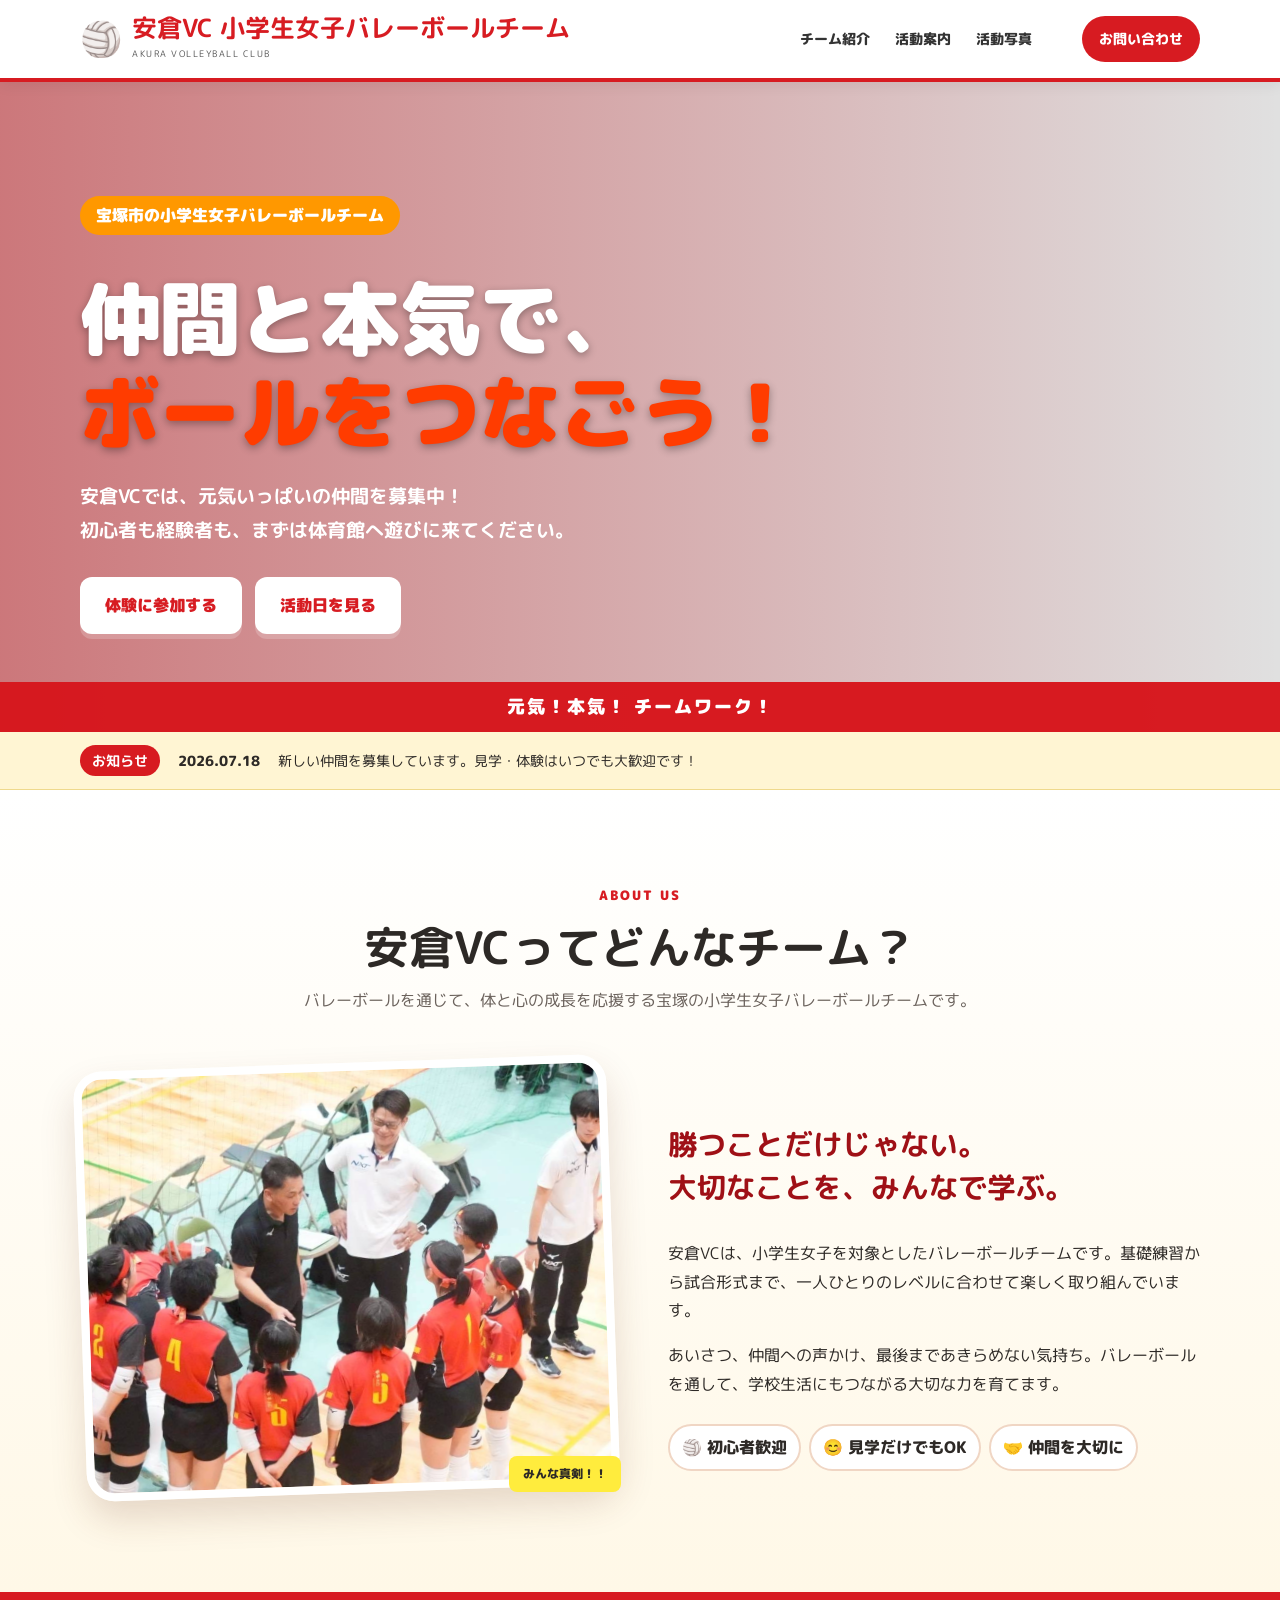
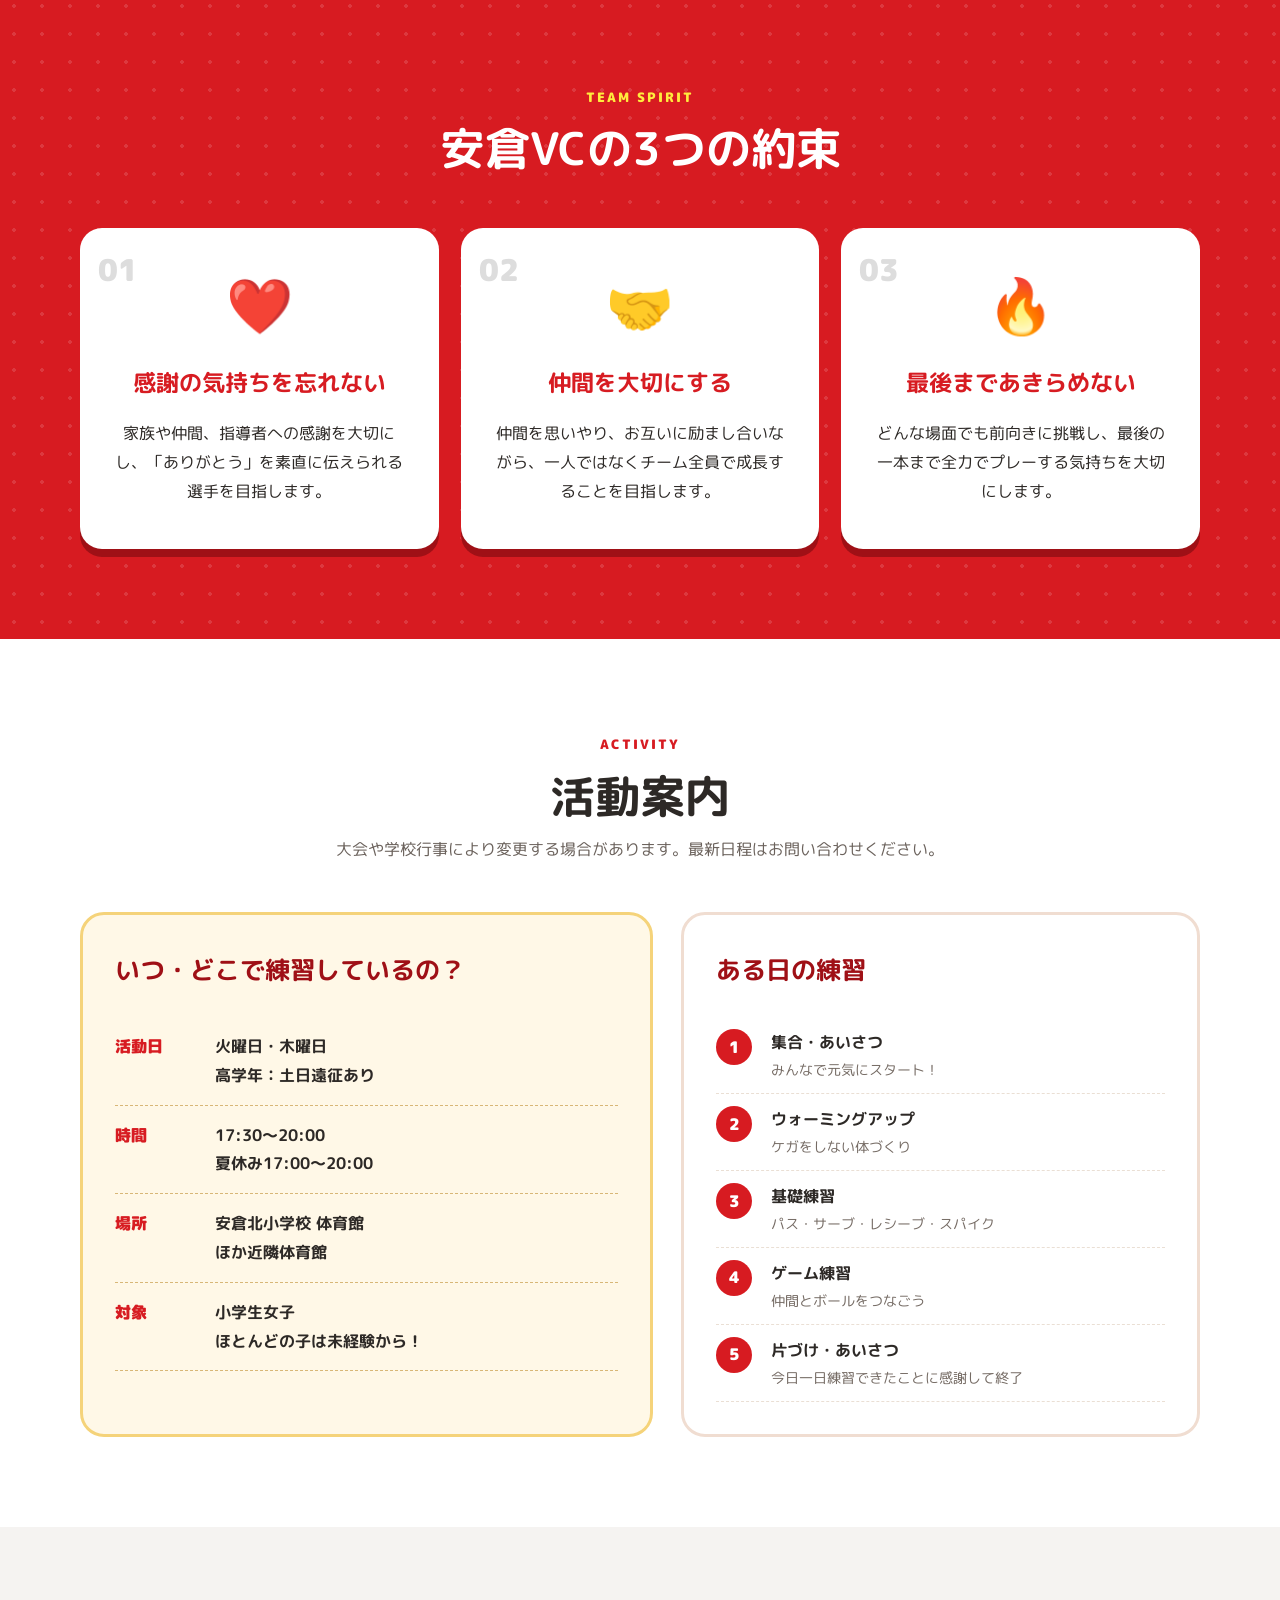
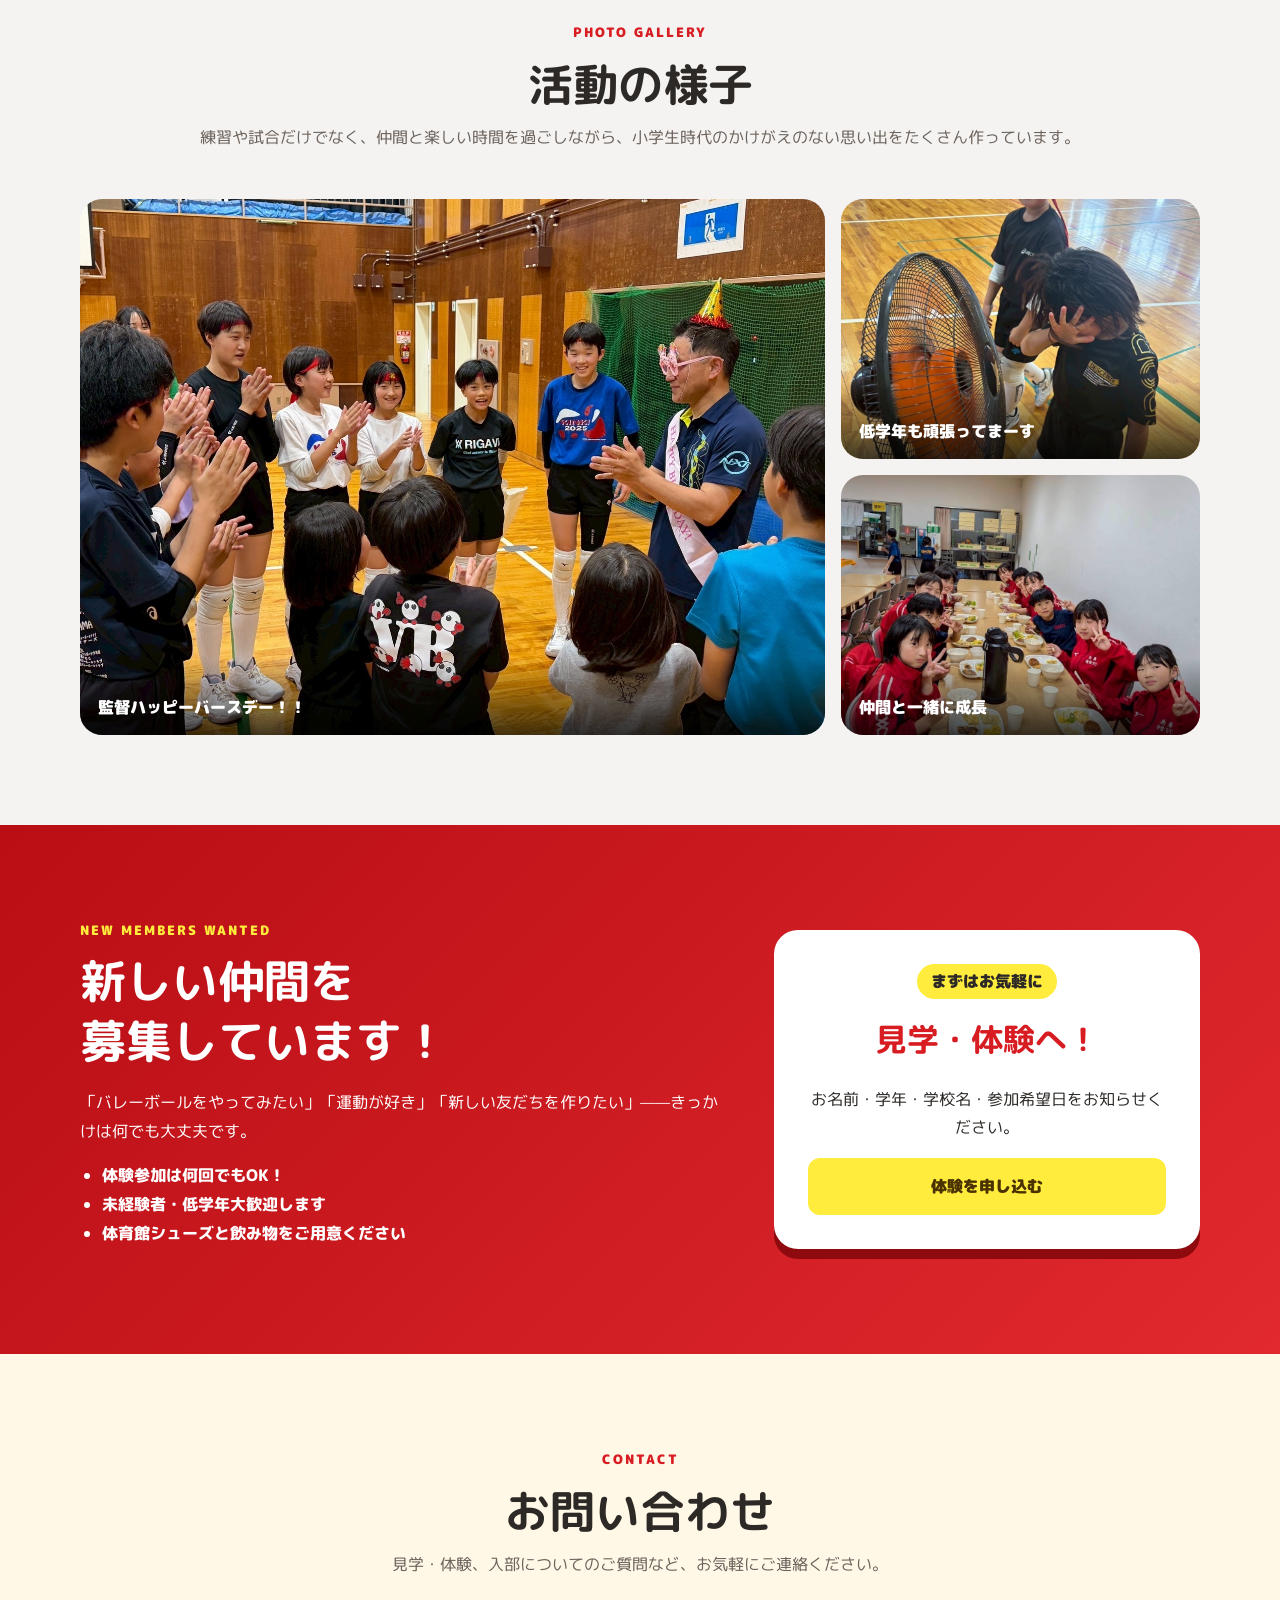
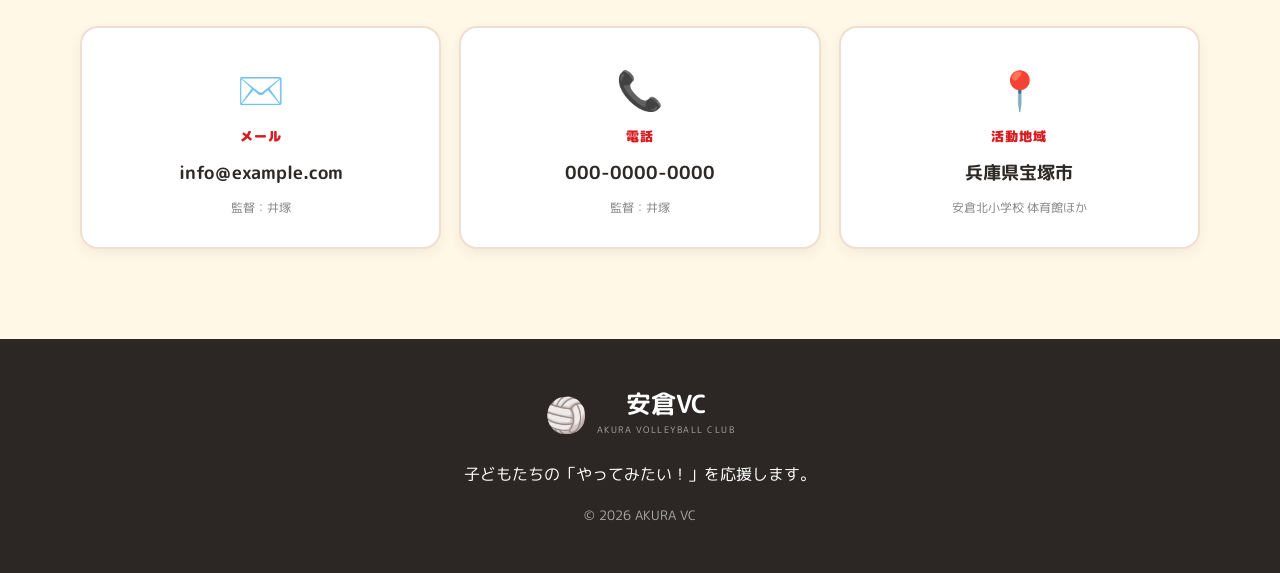
==== index.html @ dd899ab0 "Add files via upload" ====
<!DOCTYPE html>
<html lang="ja">
<head>
  <meta charset="UTF-8">
  <meta name="viewport" content="width=device-width, initial-scale=1.0">
  <meta name="description" content="安倉VCは宝塚市で活動する小学生バレーボールチームです。体験・見学を随時受け付けています。">
  <title>安倉VC｜小学生女子バレーボールチーム</title>
  <link rel="preconnect" href="https://fonts.googleapis.com">
  <link rel="preconnect" href="https://fonts.gstatic.com" crossorigin>
  <link href="https://fonts.googleapis.com/css2?family=M+PLUS+Rounded+1c:wght@400;500;700;800;900&display=swap" rel="stylesheet">
  <link rel="stylesheet" href="style.css">
</head>
<body>
<header class="header" id="top">
  <div class="wrap header-inner">
    <a class="logo" href="#top"><span class="ball">🏐</span><span><b>安倉VC 小学生女子バレーボールチーム</b><small>AKURA VOLLEYBALL CLUB</small></span></a>
    <button class="menu" aria-label="メニューを開く" aria-expanded="false"><span></span><span></span><span></span></button>
    <nav class="nav">
      <a href="#about">チーム紹介</a><a href="#activity">活動案内</a><a href="#gallery">活動写真</a><a href="#join"部員募集</a><a class="nav-btn" href="#contact">お問い合わせ</a>
    </nav>
  </div>
</header>

<main>
<section class="hero">
  <div class="hero-photo"></div><div class="hero-mask"></div>
  <div class="wrap hero-content">
    <p class="hero-label">宝塚市の小学生女子バレーボールチーム</p>
    <h1>仲間と本気で、<br><em>ボールをつなごう！</em></h1>
    <p>安倉VCでは、元気いっぱいの仲間を募集中！<br>初心者も経験者も、まずは体育館へ遊びに来てください。</p>
    <div class="hero-buttons"><a class="btn white" href="#join">体験に参加する</a><a class="btn white" href="#activity">活動日を見る</a></div>
  </div>
  <div class="cheer">元気！本気！ チームワーク！</div>
</section>

<section class="news"><div class="wrap news-inner"><b>お知らせ</b><time>2026.07.18</time><span>新しい仲間を募集しています。見学・体験はいつでも大歓迎です！</span></div></section>

<section class="section intro" id="about">
  <div class="wrap">
    <div class="heading"><span>ABOUT US</span><h2>安倉VCってどんなチーム？</h2><p>バレーボールを通じて、体と心の成長を応援する宝塚の小学生女子バレーボールチームです。</p></div>
    <div class="intro-grid">
      <div class="intro-photo"><img src="./images/IMG_8143.JPG" alt="バレーボールの練習風景"><span>みんな真剣！！</span></div>
      <div class="intro-text">
        <h3>勝つことだけじゃない。<br>大切なことを、みんなで学ぶ。</h3>
        <p>安倉VCは、小学生女子を対象としたバレーボールチームです。基礎練習から試合形式まで、一人ひとりのレベルに合わせて楽しく取り組んでいます。</p>
        <p>あいさつ、仲間への声かけ、最後まであきらめない気持ち。バレーボールを通して、学校生活にもつながる大切な力を育てます。</p>
        <div class="points"><span>🏐 初心者歓迎</span><span>😊 見学だけでもOK</span><span>🤝 仲間を大切に</span></div>
      </div>
    </div>
  </div>
</section>

<section class="section promise">
  <div class="wrap"><div class="heading light"><span>TEAM SPIRIT</span><h2>安倉VCの3つの約束</h2></div>
    <div class="card-grid">
      <article><div>01</div><span>❤️</span><h3>感謝の気持ちを忘れない</h3><p>家族や仲間、指導者への感謝を大切にし、「ありがとう」を素直に伝えられる選手を目指します。</p></article>
      <article><div>02</div><span>🤝</span><h3>仲間を大切にする</h3><p>仲間を思いやり、お互いに励まし合いながら、一人ではなくチーム全員で成長することを目指します。</p></article>
      <article><div>03</div><span>🔥</span><h3>最後まであきらめない</h3><p>どんな場面でも前向きに挑戦し、最後の一本まで全力でプレーする気持ちを大切にします。</p></article>
    </div>
  </div>
</section>

<section class="section activity" id="activity">
  <div class="wrap"><div class="heading"><span>ACTIVITY</span><h2>活動案内</h2><p>大会や学校行事により変更する場合があります。最新日程はお問い合わせください。</p></div>
    <div class="activity-grid">
      <div class="schedule"><h3>いつ・どこで練習しているの？</h3><dl><div><dt>活動日</dt><dd>火曜日・木曜日<br>高学年：土日遠征あり</dd></div><div><dt>時間</dt><dd>17:30〜20:00<br>夏休み17:00〜20:00</dd></div><div><dt>場所</dt><dd>安倉北小学校 体育館<br>ほか近隣体育館</dd></div><div><dt>対象</dt><dd>小学生女子<br>ほとんどの子は未経験から！</dd></div></dl></div>
      <div class="day"><h3>ある日の練習</h3><ol><li><b>集合・あいさつ</b><span>みんなで元気にスタート！</span></li><li><b>ウォーミングアップ</b><span>ケガをしない体づくり</span></li><li><b>基礎練習</b><span>パス・サーブ・レシーブ・スパイク</span></li><li><b>ゲーム練習</b><span>仲間とボールをつなごう</span></li><li><b>片づけ・あいさつ</b><span>今日一日練習できたことに感謝して終了</span></li></ol></div>
    </div>
  </div>
</section>

<section class="section gallery" id="gallery"><div class="wrap"><div class="heading"><span>PHOTO GALLERY</span><h2>活動の様子</h2><p>練習や試合だけでなく、仲間と楽しい時間を過ごしながら、小学生時代のかけがえのない思い出をたくさん作っています。</p></div>
  <div class="photos"><figure class="wide"><img src="./images/IMG_8146.JPG" alt="バレーボール"><figcaption>監督ハッピーバースデー！！</figcaption></figure><figure><img src="./images/IMG_8149.JPG" alt="試合"><figcaption>低学年も頑張ってまーす</figcaption></figure><figure><img src="./images/IMG_8145.JPG" alt="チーム"><figcaption>仲間と一緒に成長</figcaption></figure></div>
</div></section>

<section class="section join" id="join"><div class="wrap join-box"><div><span class="small-title">NEW MEMBERS WANTED</span><h2>新しい仲間を<br>募集しています！</h2><p>「バレーボールをやってみたい」「運動が好き」「新しい友だちを作りたい」——きっかけは何でも大丈夫です。</p><ul><li>体験参加は何回でもOK！</li><li>未経験者・低学年大歓迎します</li><li>体育館シューズと飲み物をご用意ください</li></ul></div><div class="trial"><span>まずはお気軽に</span><h3>見学・体験へ！</h3><p>お名前・学年・学校名・参加希望日をお知らせください。</p><a class="btn primary full" href="#contact" >体験を申し込む</a></div></div></section>

<section class="section contact" id="contact"><div class="wrap"><div class="heading"><span>CONTACT</span><h2>お問い合わせ</h2><p>見学・体験、入部についてのご質問など、お気軽にご連絡ください。</p></div><div class="contact-grid"><a href="mailto:info@example.com"><span>✉️</span><small>メール</small><b>info＠example.com</b><em>監督：井塚</em></a><a href="tel:000-0000-0000"><span>📞</span><small>電話</small><b>000-0000-0000</b><em>監督：井塚</em></a><div><span>📍</span><small>活動地域</small><b>兵庫県宝塚市</b><em>安倉北小学校 体育館ほか</em></div></div></div></section>
</main>

<footer><div class="wrap footer-inner"><div class="logo foot"><span class="ball">🏐</span><span><b>安倉VC</b><small>AKURA VOLLEYBALL CLUB</small></span></div><p>子どもたちの「やってみたい！」を応援します。</p><small>© <span id="year"></span> AKURA VC</small></div></footer>
<script src="script.js"></script>
</body></html>
---- style.css ----
:root{--red:#d7191ffc;--deep:#9f1016;--yellow:hsl(54, 100%, 62%);--cream:#fff8e7;--ink:#2d2926;--line:#eadfd4}*{box-sizing:border-box}html{scroll-behavior:smooth}body{margin:0;font-family:'M PLUS Rounded 1c',sans-serif;color:var(--ink);background:#fff;line-height:1.8}.wrap{width:min(1120px,calc(100% - 36px));margin:auto}.header{position:sticky;top:0;z-index:20;background:rgba(255,255,255,.96);border-bottom:4px solid var(--red);box-shadow:0 3px 14px #0001}.header-inner{height:78px;display:flex;align-items:center;justify-content:space-between}.logo{display:flex;align-items:center;gap:10px;color:var(--red);text-decoration:none}.logo .ball{font-size:34px}.logo b{display:block;font-size:25px;line-height:1}.logo small{display:block;font-size:9px;letter-spacing:1.5px;color:#555;margin-top:6px}.nav{display:flex;gap:25px;align-items:center}.nav a{color:#333;text-decoration:none;font-weight:800;font-size:14px}.nav a:hover{color:var(--red)}.nav-btn{background:var(--red);color:#fff!important;padding:10px 17px;border-radius:30px}.menu{display:none;background:none;border:0}.hero{height:650px;position:relative;display:flex;align-items:center;overflow:hidden;color:#fff}.hero-photo{position:absolute;inset:0;background:url('./images/IMG_8140.JPG') center 42%/cover}.hero-mask{position:absolute;inset:0;background:linear-gradient(90deg,rgba(118,5,10,.9),rgba(162,8,14,.55) 0%,rgba(0,0,0,.12))}.hero-content{position:relative;z-index:2}.hero-label{display:inline-block;background:var(--yellow);color:#fcfcfc;font-weight:900;padding:5px 16px;border-radius:30px}.hero h1{font-size:clamp(45px,7vw,80px);line-height:1.18;margin:20px 0 16px;font-weight:900;text-shadow:0 3px 8px #0005}.hero h1 em{font-style:normal;color:var(--yellow)}.hero-content>p:not(.hero-label){font-size:19px;font-weight:700}.hero-buttons{display:flex;gap:13px;margin-top:30px}.btn{display:inline-block;text-decoration:none;font-weight:900;padding:14px 25px;border-radius:12px;box-shadow:0 5px 0 rgba(250, 250, 250, 0.2);transition:.2s}.btn:hover{transform:translateY(2px);box-shadow:0 3px 0 rgba(0,0,0,.2)}.primary{background:var(--yellow);color:#493100}.white{background:#fff;color:var(--red)}.cheer{position:absolute;z-index:3;bottom:0;left:0;right:0;text-align:center;background:var(--red);padding:9px;font-size:18px;font-weight:900;letter-spacing:2px}.news{background:#fff5d3;border-bottom:1px solid #efd98c}.news-inner{display:flex;align-items:center;gap:18px;padding:13px 0;font-size:14px}.news b{background:var(--red);color:#fff;padding:3px 12px;border-radius:30px}.news time{font-weight:800}.section{padding:90px 0}.heading{text-align:center;margin-bottom:48px}.heading>span,.small-title{color:var(--red);font-weight:900;letter-spacing:2px;font-size:13px}.heading h2{font-size:clamp(30px,4vw,45px);line-height:1.4;margin:7px 0}.heading p{margin:0;color:#6b625c}.intro{background:linear-gradient(180deg,#fff,var(--cream))}.intro-grid{display:grid;grid-template-columns:1fr 1fr;gap:55px;align-items:center}.intro-photo{position:relative}.intro-photo img{width:100%;height:430px;object-fit:cover;border-radius:28px;border:8px solid #fff;box-shadow:0 18px 35px #6b351b2b;transform:rotate(-2deg)}.intro-photo span{position:absolute;right:-8px;bottom:10px;background:var(--yellow);padding:7px 14px;border-radius:8px;font-weight:800;font-size:12px}.intro-text h3{font-size:29px;line-height:1.5;color:var(--deep)}.points{display:flex;flex-wrap:wrap;gap:8px;margin-top:25px}.points span{background:#fff;border:2px solid #f0d6c4;border-radius:30px;padding:7px 12px;font-weight:800}.promise{background:var(--red);position:relative}.promise:before{content:'';position:absolute;inset:0;background-image:radial-gradient(#fff2 2px,transparent 2px);background-size:28px 28px}.promise .wrap{position:relative}.heading.light{color:#fff}.heading.light>span{color:var(--yellow)}.card-grid{display:grid;grid-template-columns:repeat(3,1fr);gap:22px}.card-grid article{background:#fff;border-radius:22px;padding:28px;text-align:center;position:relative;box-shadow:0 8px 0 var(--deep)}.card-grid article>div{position:absolute;top:15px;left:18px;color:#ddd;font-weight:900;font-size:30px}.card-grid article>span{font-size:54px}.card-grid h3{font-size:23px;color:var(--red);margin:8px}.activity{background:#fff}.activity-grid{display:grid;grid-template-columns:1.05fr .95fr;gap:28px}.schedule,.day{border-radius:24px;padding:32px;background:var(--cream);border:3px solid #f5d37a}.schedule h3,.day h3{font-size:25px;margin-top:0;color:var(--deep)}.schedule dl{margin:0}.schedule dl div{display:grid;grid-template-columns:100px 1fr;padding:15px 0;border-bottom:1px dashed #d8b777}.schedule dt{font-weight:900;color:var(--red)}.schedule dd{margin:0;font-weight:700}.day{background:#fff;border-color:#f0ddd1}.day ol{list-style:none;padding:0;margin:0;counter-reset:item}.day li{position:relative;padding:11px 0 11px 55px;border-bottom:1px dashed var(--line)}.day li:before{counter-increment:item;content:counter(item);position:absolute;left:0;top:12px;width:36px;height:36px;border-radius:50%;display:grid;place-items:center;background:var(--red);color:#fff;font-weight:900}.day b,.day span{display:block}.day span{font-size:14px;color:#756b64}.gallery{background:#f5f3f1}.photos{display:grid;grid-template-columns:1.35fr .65fr;grid-template-rows:260px 260px;gap:16px}.photos figure{margin:0;position:relative;overflow:hidden;border-radius:22px}.photos .wide{grid-row:1/3}.photos img{width:100%;height:100%;object-fit:cover;transition:.4s}.photos figure:hover img{transform:scale(1.04)}.photos figcaption{position:absolute;bottom:0;left:0;right:0;padding:35px 18px 14px;background:linear-gradient(transparent,#000b);color:#fff;font-weight:900}.join{background:linear-gradient(135deg,#b80e14,#e1292f);color:#fff}.join-box{display:grid;grid-template-columns:1.2fr .8fr;gap:55px;align-items:center}.join .small-title{color:var(--yellow)}.join h2{font-size:46px;line-height:1.3;margin:8px 0}.join ul{padding-left:22px;font-weight:800}.trial{background:#fff;color:var(--ink);padding:34px;border-radius:24px;text-align:center;box-shadow:0 10px 0 #8e0a0f}.trial>span{display:inline-block;background:var(--yellow);padding:3px 14px;border-radius:20px;font-weight:900}.trial h3{font-size:32px;color:var(--red);margin:12px}.full{display:block}.contact{background:var(--cream)}.contact-grid{display:grid;grid-template-columns:repeat(3,1fr);gap:18px}.contact-grid>a,.contact-grid>div{background:#fff;text-align:center;padding:28px 18px;border-radius:18px;border:2px solid #f0ded2;text-decoration:none;color:var(--ink);box-shadow:0 5px 12px #6b351b12}.contact-grid span{display:block;font-size:38px}.contact-grid small,.contact-grid b,.contact-grid em{display:block}.contact-grid small{color:var(--red);font-weight:900;letter-spacing:1px}.contact-grid b{font-size:18px;margin:8px 0}.contact-grid em{font-size:12px;font-style:normal;color:#888}footer{background:#2c2725;color:#fff;padding:45px 0;text-align:center}.footer-inner{display:flex;flex-direction:column;align-items:center;gap:8px}.foot b{color:#fff}.foot small{color:#aaa}footer p{margin:7px 0}footer>.wrap>small{color:#aaa}@media(max-width:800px){.header-inner{height:68px}.nav{display:none;position:absolute;left:0;right:0;top:68px;background:#fff;padding:18px;flex-direction:column;box-shadow:0 10px 20px #0002}.nav.open{display:flex}.menu{display:block;width:42px}.menu span{display:block;height:3px;background:var(--red);margin:6px}.hero{height:620px}.hero-mask{background:rgba(126,5,10,.72)}.hero-label{font-size:12px}.hero-content>p:not(.hero-label){font-size:16px}.hero-buttons{flex-direction:column;align-items:flex-start}.section{padding:65px 0}.intro-grid,.activity-grid,.join-box{grid-template-columns:1fr}.intro-photo img{height:310px}.card-grid{grid-template-columns:1fr}.photos{display:grid;grid-template-columns:1fr;grid-template-rows:300px 220px 220px}.photos .wide{grid-row:auto}.contact-grid{grid-template-columns:1fr}.join h2{font-size:36px}.news-inner{align-items:flex-start;flex-wrap:wrap;gap:7px 12px}.news-inner span{width:100%}.logo b{font-size:21px}}
.hero h1 em {
    color: #ff3c00;
}
.hero-label {
    background: #ff9800;
    color: #ffffff;
}

@media (max-width: 768px) {
    .hero-photo {
        background-position: 80% 42%;
    }
}

@media (max-width: 768px) {
    .hero-mask {
        background: linear-gradient(
            90deg,
            rgba(118,5,10,.75) 0%,
            rgba(118,5,10,.55) 50%,
            rgba(118,5,10,.20) 70%
        );
    }
}
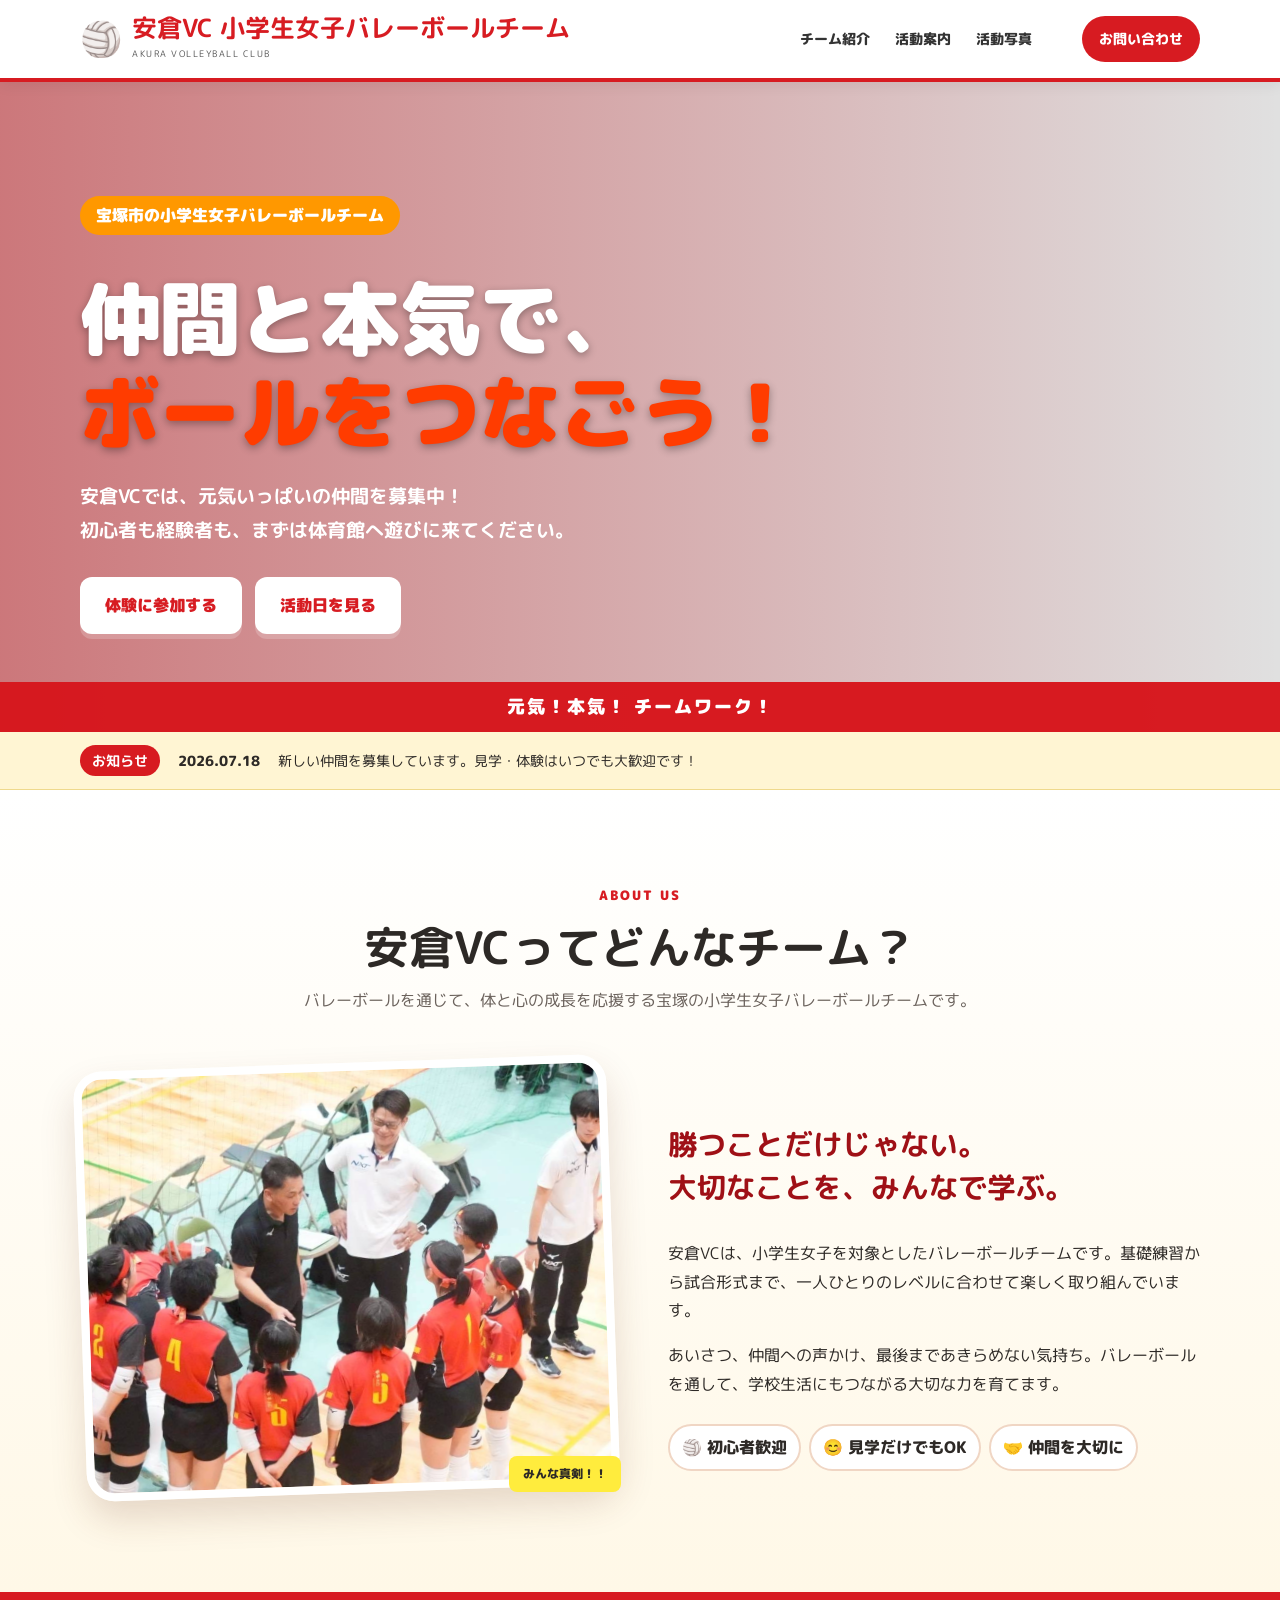
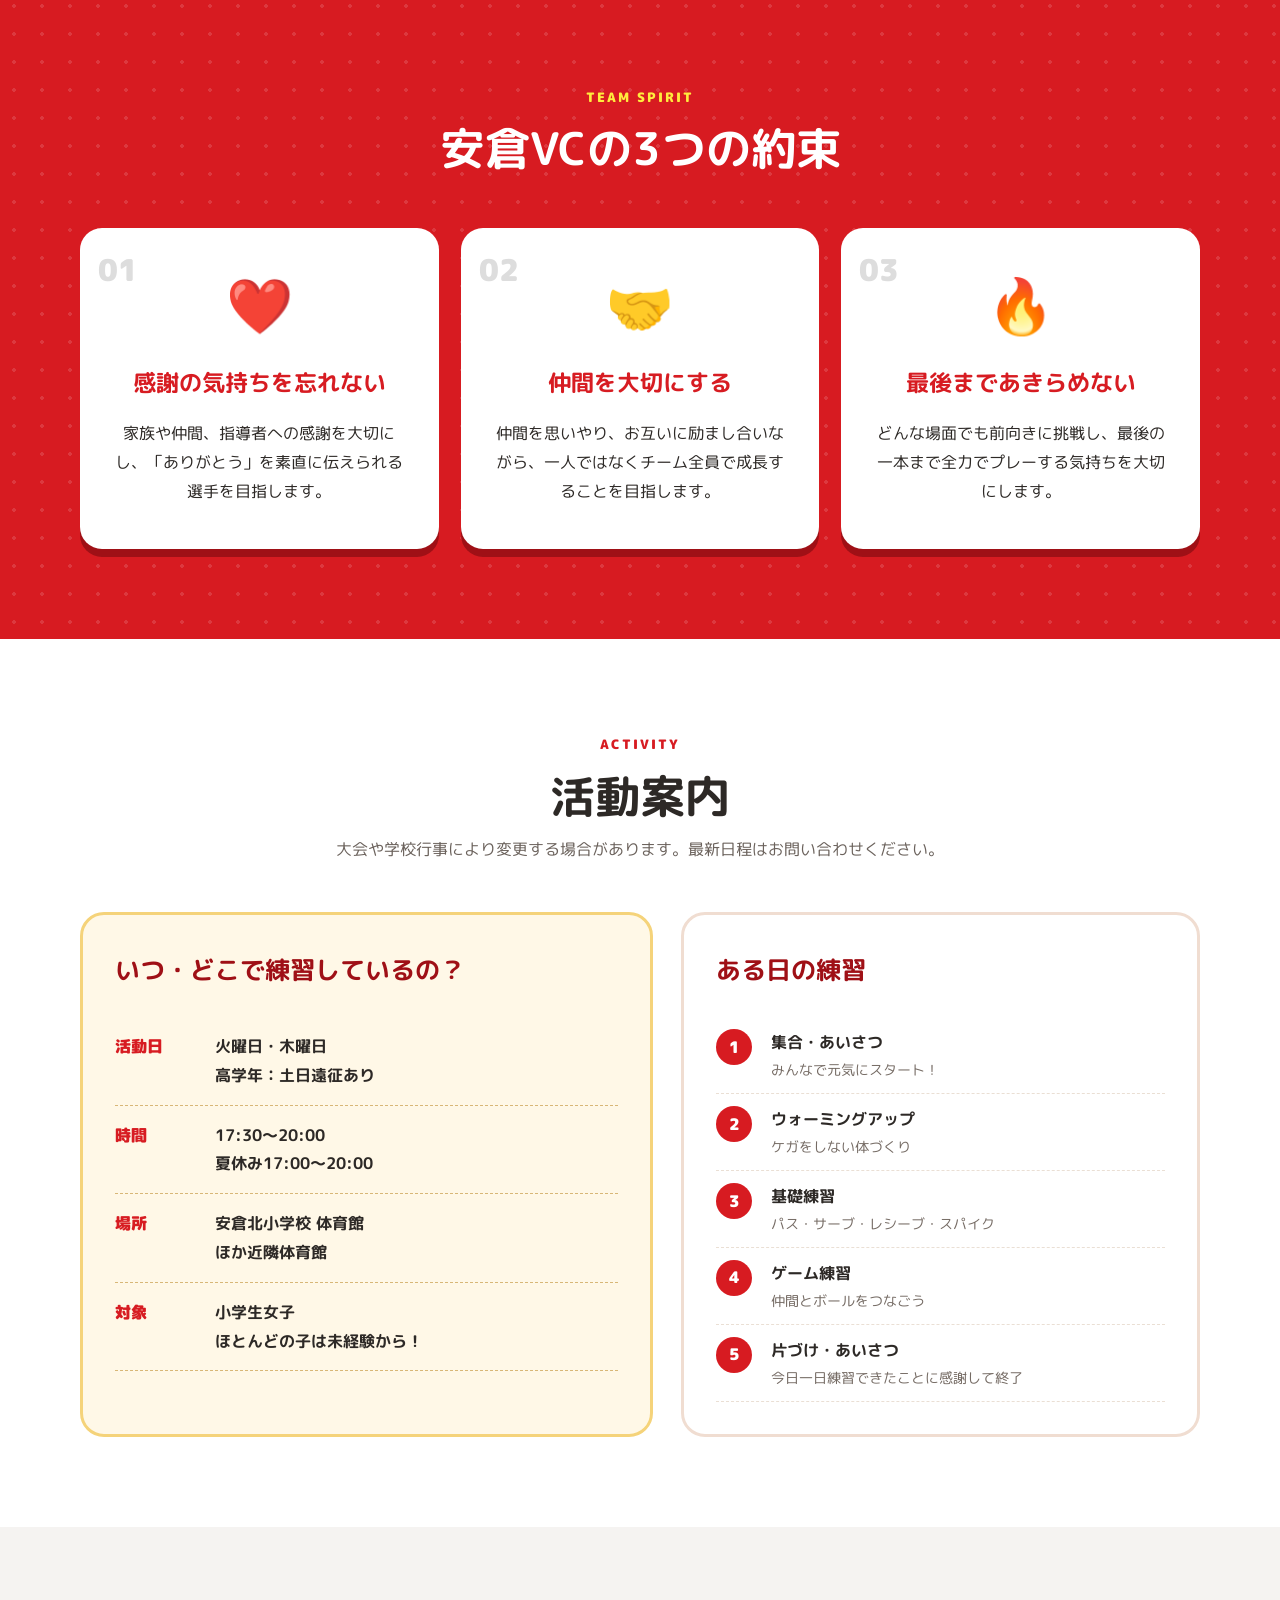
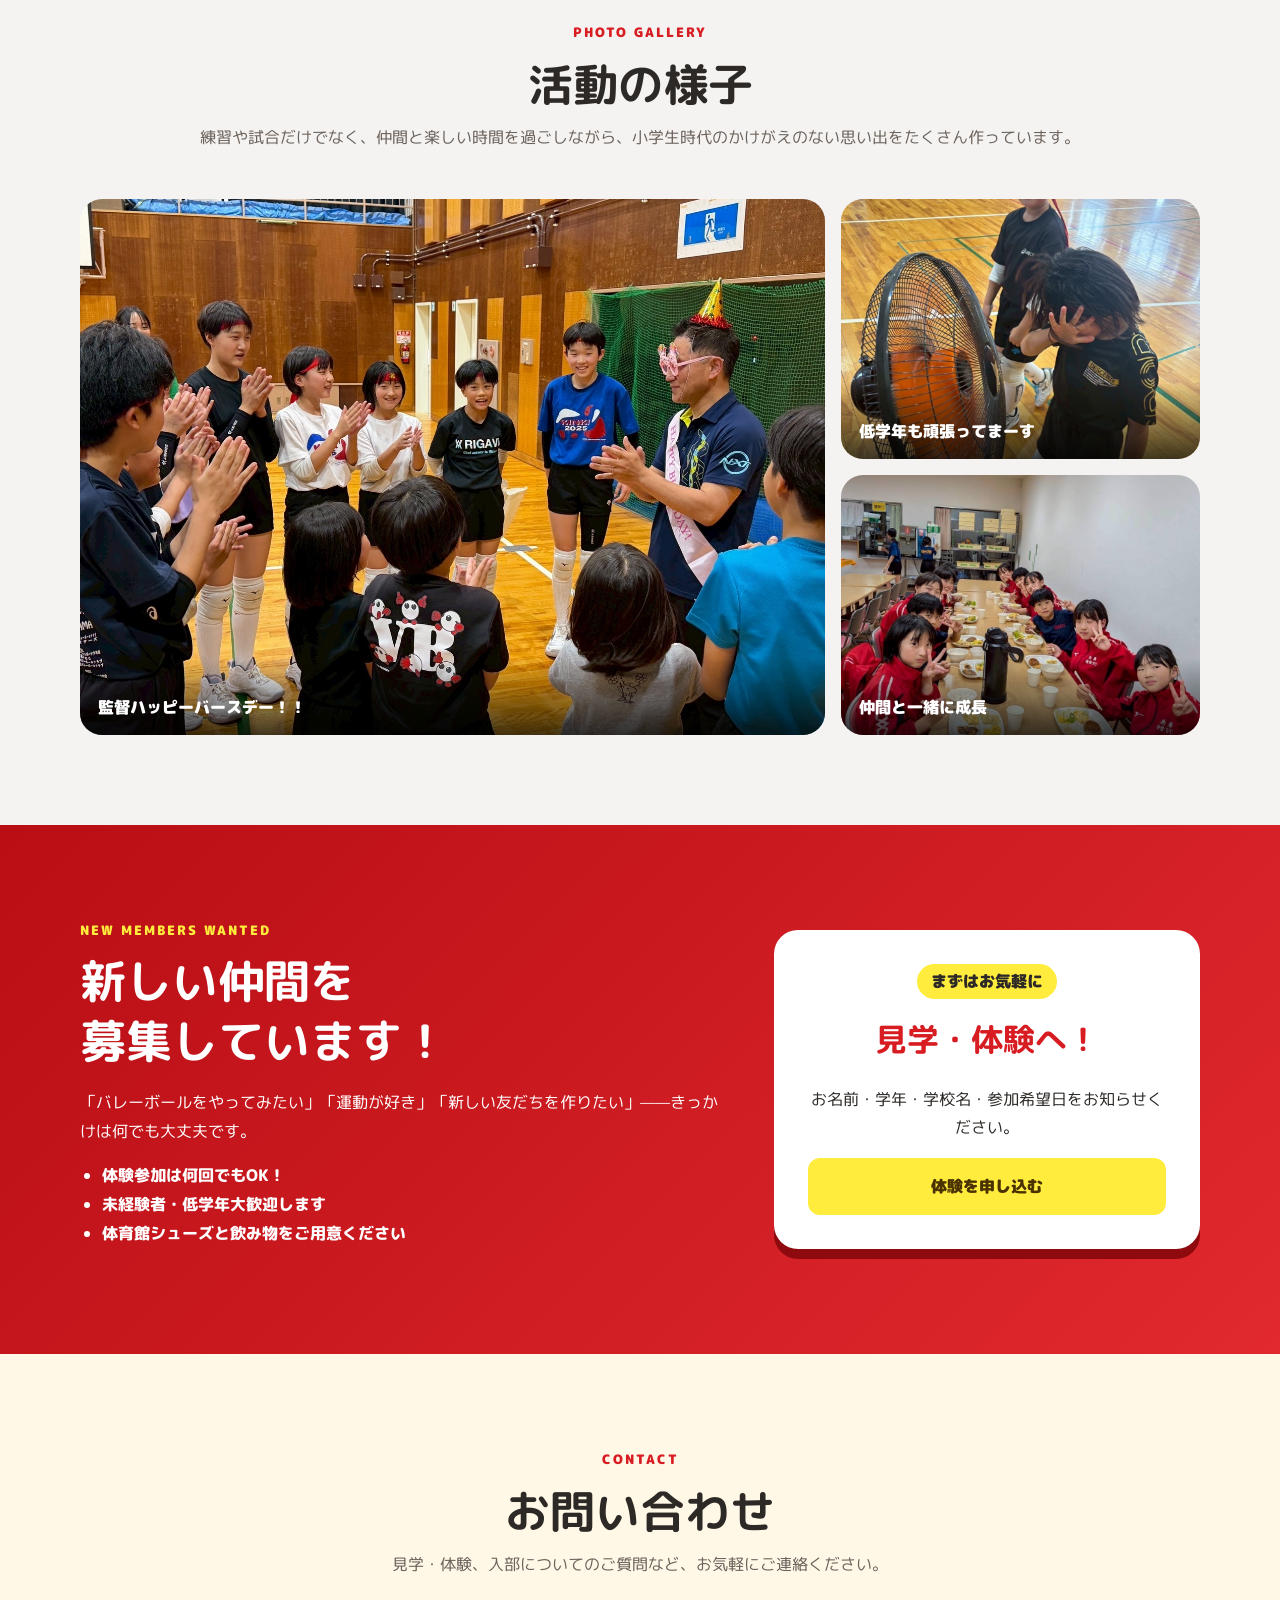
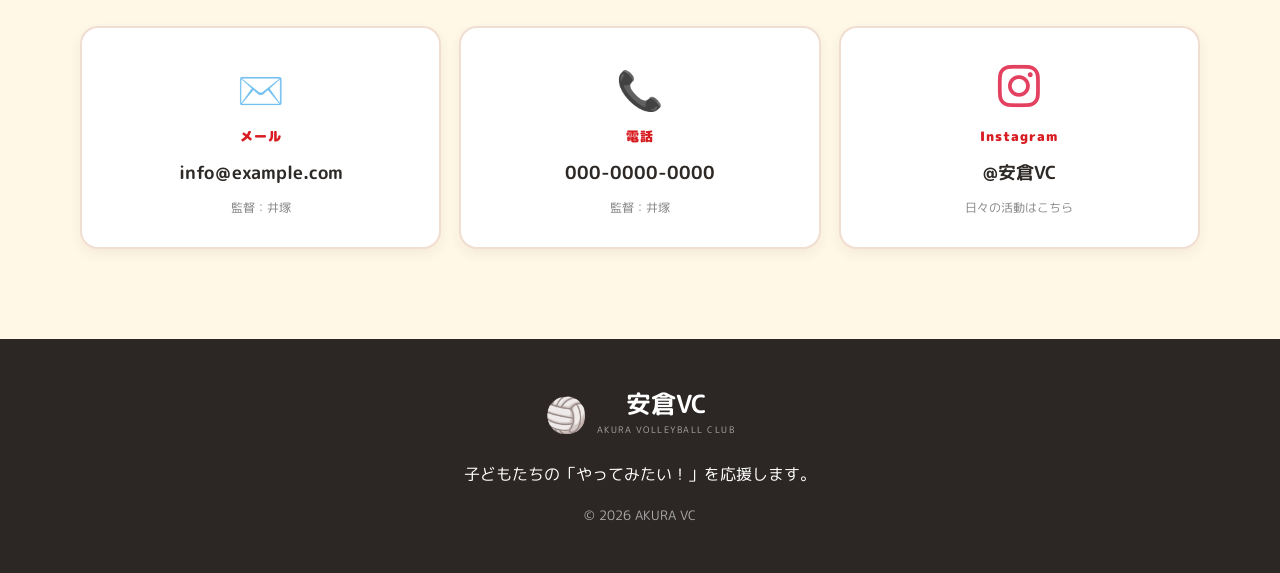
==== commit cc6b6068: "Update index.html" ====
--- a/index.html
+++ b/index.html
@@ -9,6 +9,8 @@
   <link rel="preconnect" href="https://fonts.gstatic.com" crossorigin>
   <link href="https://fonts.googleapis.com/css2?family=M+PLUS+Rounded+1c:wght@400;500;700;800;900&display=swap" rel="stylesheet">
   <link rel="stylesheet" href="style.css">
+  <link rel="stylesheet"
+href="https://cdnjs.cloudflare.com/ajax/libs/font-awesome/6.7.2/css/all.min.css">
 </head>
 <body>
 <header class="header" id="top">
@@ -75,7 +77,15 @@
 
 <section class="section join" id="join"><div class="wrap join-box"><div><span class="small-title">NEW MEMBERS WANTED</span><h2>新しい仲間を<br>募集しています！</h2><p>「バレーボールをやってみたい」「運動が好き」「新しい友だちを作りたい」——きっかけは何でも大丈夫です。</p><ul><li>体験参加は何回でもOK！</li><li>未経験者・低学年大歓迎します</li><li>体育館シューズと飲み物をご用意ください</li></ul></div><div class="trial"><span>まずはお気軽に</span><h3>見学・体験へ！</h3><p>お名前・学年・学校名・参加希望日をお知らせください。</p><a class="btn primary full" href="#contact" >体験を申し込む</a></div></div></section>
 
-<section class="section contact" id="contact"><div class="wrap"><div class="heading"><span>CONTACT</span><h2>お問い合わせ</h2><p>見学・体験、入部についてのご質問など、お気軽にご連絡ください。</p></div><div class="contact-grid"><a href="mailto:info@example.com"><span>✉️</span><small>メール</small><b>info＠example.com</b><em>監督：井塚</em></a><a href="tel:000-0000-0000"><span>📞</span><small>電話</small><b>000-0000-0000</b><em>監督：井塚</em></a><div><span>📍</span><small>活動地域</small><b>兵庫県宝塚市</b><em>安倉北小学校 体育館ほか</em></div></div></div></section>
+<section class="section contact" id="contact"><div class="wrap"><div class="heading"><span>CONTACT</span><h2>お問い合わせ</h2><p>見学・体験、入部についてのご質問など、お気軽にご連絡ください。</p></div><div class="contact-grid"><a href="mailto:info@example.com"><span>✉️</span><small>メール</small><b>info＠example.com</b><em>監督：井塚</em></a><a href="tel:000-0000-0000"><span>📞</span><small>電話</small><b>000-0000-0000</b><em>監督：井塚</em></a><a class="contact-card instagram"
+   href="https://www.instagram.com/akura.vc/"
+   target="_blank"
+   rel="noopener noreferrer">
+    <span><i class="fa-brands fa-instagram"></i></span>
+    <small>Instagram</small>
+    <b>@安倉VC</b>
+    <em>日々の活動はこちら</em>
+</a></div></div></section>
 </main>
 
 <footer><div class="wrap footer-inner"><div class="logo foot"><span class="ball">🏐</span><span><b>安倉VC</b><small>AKURA VOLLEYBALL CLUB</small></span></div><p>子どもたちの「やってみたい！」を応援します。</p><small>© <span id="year"></span> AKURA VC</small></div></footer>
--- a/style.css
+++ b/style.css
@@ -1,4 +1,4 @@
-:root{--red:#d7191ffc;--deep:#9f1016;--yellow:hsl(54, 100%, 62%);--cream:#fff8e7;--ink:#2d2926;--line:#eadfd4}*{box-sizing:border-box}html{scroll-behavior:smooth}body{margin:0;font-family:'M PLUS Rounded 1c',sans-serif;color:var(--ink);background:#fff;line-height:1.8}.wrap{width:min(1120px,calc(100% - 36px));margin:auto}.header{position:sticky;top:0;z-index:20;background:rgba(255,255,255,.96);border-bottom:4px solid var(--red);box-shadow:0 3px 14px #0001}.header-inner{height:78px;display:flex;align-items:center;justify-content:space-between}.logo{display:flex;align-items:center;gap:10px;color:var(--red);text-decoration:none}.logo .ball{font-size:34px}.logo b{display:block;font-size:25px;line-height:1}.logo small{display:block;font-size:9px;letter-spacing:1.5px;color:#555;margin-top:6px}.nav{display:flex;gap:25px;align-items:center}.nav a{color:#333;text-decoration:none;font-weight:800;font-size:14px}.nav a:hover{color:var(--red)}.nav-btn{background:var(--red);color:#fff!important;padding:10px 17px;border-radius:30px}.menu{display:none;background:none;border:0}.hero{height:650px;position:relative;display:flex;align-items:center;overflow:hidden;color:#fff}.hero-photo{position:absolute;inset:0;background:url('./images/IMG_8140.JPG') center 42%/cover}.hero-mask{position:absolute;inset:0;background:linear-gradient(90deg,rgba(118,5,10,.9),rgba(162,8,14,.55) 0%,rgba(0,0,0,.12))}.hero-content{position:relative;z-index:2}.hero-label{display:inline-block;background:var(--yellow);color:#fcfcfc;font-weight:900;padding:5px 16px;border-radius:30px}.hero h1{font-size:clamp(45px,7vw,80px);line-height:1.18;margin:20px 0 16px;font-weight:900;text-shadow:0 3px 8px #0005}.hero h1 em{font-style:normal;color:var(--yellow)}.hero-content>p:not(.hero-label){font-size:19px;font-weight:700}.hero-buttons{display:flex;gap:13px;margin-top:30px}.btn{display:inline-block;text-decoration:none;font-weight:900;padding:14px 25px;border-radius:12px;box-shadow:0 5px 0 rgba(250, 250, 250, 0.2);transition:.2s}.btn:hover{transform:translateY(2px);box-shadow:0 3px 0 rgba(0,0,0,.2)}.primary{background:var(--yellow);color:#493100}.white{background:#fff;color:var(--red)}.cheer{position:absolute;z-index:3;bottom:0;left:0;right:0;text-align:center;background:var(--red);padding:9px;font-size:18px;font-weight:900;letter-spacing:2px}.news{background:#fff5d3;border-bottom:1px solid #efd98c}.news-inner{display:flex;align-items:center;gap:18px;padding:13px 0;font-size:14px}.news b{background:var(--red);color:#fff;padding:3px 12px;border-radius:30px}.news time{font-weight:800}.section{padding:90px 0}.heading{text-align:center;margin-bottom:48px}.heading>span,.small-title{color:var(--red);font-weight:900;letter-spacing:2px;font-size:13px}.heading h2{font-size:clamp(30px,4vw,45px);line-height:1.4;margin:7px 0}.heading p{margin:0;color:#6b625c}.intro{background:linear-gradient(180deg,#fff,var(--cream))}.intro-grid{display:grid;grid-template-columns:1fr 1fr;gap:55px;align-items:center}.intro-photo{position:relative}.intro-photo img{width:100%;height:430px;object-fit:cover;border-radius:28px;border:8px solid #fff;box-shadow:0 18px 35px #6b351b2b;transform:rotate(-2deg)}.intro-photo span{position:absolute;right:-8px;bottom:10px;background:var(--yellow);padding:7px 14px;border-radius:8px;font-weight:800;font-size:12px}.intro-text h3{font-size:29px;line-height:1.5;color:var(--deep)}.points{display:flex;flex-wrap:wrap;gap:8px;margin-top:25px}.points span{background:#fff;border:2px solid #f0d6c4;border-radius:30px;padding:7px 12px;font-weight:800}.promise{background:var(--red);position:relative}.promise:before{content:'';position:absolute;inset:0;background-image:radial-gradient(#fff2 2px,transparent 2px);background-size:28px 28px}.promise .wrap{position:relative}.heading.light{color:#fff}.heading.light>span{color:var(--yellow)}.card-grid{display:grid;grid-template-columns:repeat(3,1fr);gap:22px}.card-grid article{background:#fff;border-radius:22px;padding:28px;text-align:center;position:relative;box-shadow:0 8px 0 var(--deep)}.card-grid article>div{position:absolute;top:15px;left:18px;color:#ddd;font-weight:900;font-size:30px}.card-grid article>span{font-size:54px}.card-grid h3{font-size:23px;color:var(--red);margin:8px}.activity{background:#fff}.activity-grid{display:grid;grid-template-columns:1.05fr .95fr;gap:28px}.schedule,.day{border-radius:24px;padding:32px;background:var(--cream);border:3px solid #f5d37a}.schedule h3,.day h3{font-size:25px;margin-top:0;color:var(--deep)}.schedule dl{margin:0}.schedule dl div{display:grid;grid-template-columns:100px 1fr;padding:15px 0;border-bottom:1px dashed #d8b777}.schedule dt{font-weight:900;color:var(--red)}.schedule dd{margin:0;font-weight:700}.day{background:#fff;border-color:#f0ddd1}.day ol{list-style:none;padding:0;margin:0;counter-reset:item}.day li{position:relative;padding:11px 0 11px 55px;border-bottom:1px dashed var(--line)}.day li:before{counter-increment:item;content:counter(item);position:absolute;left:0;top:12px;width:36px;height:36px;border-radius:50%;display:grid;place-items:center;background:var(--red);color:#fff;font-weight:900}.day b,.day span{display:block}.day span{font-size:14px;color:#756b64}.gallery{background:#f5f3f1}.photos{display:grid;grid-template-columns:1.35fr .65fr;grid-template-rows:260px 260px;gap:16px}.photos figure{margin:0;position:relative;overflow:hidden;border-radius:22px}.photos .wide{grid-row:1/3}.photos img{width:100%;height:100%;object-fit:cover;transition:.4s}.photos figure:hover img{transform:scale(1.04)}.photos figcaption{position:absolute;bottom:0;left:0;right:0;padding:35px 18px 14px;background:linear-gradient(transparent,#000b);color:#fff;font-weight:900}.join{background:linear-gradient(135deg,#b80e14,#e1292f);color:#fff}.join-box{display:grid;grid-template-columns:1.2fr .8fr;gap:55px;align-items:center}.join .small-title{color:var(--yellow)}.join h2{font-size:46px;line-height:1.3;margin:8px 0}.join ul{padding-left:22px;font-weight:800}.trial{background:#fff;color:var(--ink);padding:34px;border-radius:24px;text-align:center;box-shadow:0 10px 0 #8e0a0f}.trial>span{display:inline-block;background:var(--yellow);padding:3px 14px;border-radius:20px;font-weight:900}.trial h3{font-size:32px;color:var(--red);margin:12px}.full{display:block}.contact{background:var(--cream)}.contact-grid{display:grid;grid-template-columns:repeat(3,1fr);gap:18px}.contact-grid>a,.contact-grid>div{background:#fff;text-align:center;padding:28px 18px;border-radius:18px;border:2px solid #f0ded2;text-decoration:none;color:var(--ink);box-shadow:0 5px 12px #6b351b12}.contact-grid span{display:block;font-size:38px}.contact-grid small,.contact-grid b,.contact-grid em{display:block}.contact-grid small{color:var(--red);font-weight:900;letter-spacing:1px}.contact-grid b{font-size:18px;margin:8px 0}.contact-grid em{font-size:12px;font-style:normal;color:#888}footer{background:#2c2725;color:#fff;padding:45px 0;text-align:center}.footer-inner{display:flex;flex-direction:column;align-items:center;gap:8px}.foot b{color:#fff}.foot small{color:#aaa}footer p{margin:7px 0}footer>.wrap>small{color:#aaa}@media(max-width:800px){.header-inner{height:68px}.nav{display:none;position:absolute;left:0;right:0;top:68px;background:#fff;padding:18px;flex-direction:column;box-shadow:0 10px 20px #0002}.nav.open{display:flex}.menu{display:block;width:42px}.menu span{display:block;height:3px;background:var(--red);margin:6px}.hero{height:620px}.hero-mask{background:rgba(126,5,10,.72)}.hero-label{font-size:12px}.hero-content>p:not(.hero-label){font-size:16px}.hero-buttons{flex-direction:column;align-items:flex-start}.section{padding:65px 0}.intro-grid,.activity-grid,.join-box{grid-template-columns:1fr}.intro-photo img{height:310px}.card-grid{grid-template-columns:1fr}.photos{display:grid;grid-template-columns:1fr;grid-template-rows:300px 220px 220px}.photos .wide{grid-row:auto}.contact-grid{grid-template-columns:1fr}.join h2{font-size:36px}.news-inner{align-items:flex-start;flex-wrap:wrap;gap:7px 12px}.news-inner span{width:100%}.logo b{font-size:21px}}
+:root{--red:#d7191ffc;--deep:#9f1016;--yellow:hsl(54, 100%, 62%);--cream:#fff8e7;--ink:#2d2926;--line:#eadfd4}*{box-sizing:border-box}html{scroll-behavior:smooth}body{margin:0;font-family:'M PLUS Rounded 1c',sans-serif;color:var(--ink);background:#fff;line-height:1.8}.wrap{width:min(1120px,calc(100% - 36px));margin:auto}.header{position:sticky;top:0;z-index:20;background:rgba(255,255,255,.96);border-bottom:4px solid var(--red);box-shadow:0 3px 14px #0001}.header-inner{height:78px;display:flex;align-items:center;justify-content:space-between}.logo{display:flex;align-items:center;gap:10px;color:var(--red);text-decoration:none}.logo .ball{font-size:34px}.logo b{display:block;font-size:25px;line-height:1}.logo small{display:block;font-size:9px;letter-spacing:1.5px;color:#555;margin-top:6px}.nav{display:flex;gap:25px;align-items:center}.nav a{color:#333;text-decoration:none;font-weight:800;font-size:14px}.nav a:hover{color:var(--red)}.nav-btn{background:var(--red);color:#fff!important;padding:10px 17px;border-radius:30px}.menu{display:none;background:none;border:0}.hero{height:650px;position:relative;display:flex;align-items:center;overflow:hidden;color:#fff}.hero-photo{position:absolute;inset:0;background:url('./images/IMG_8140.jpg') center 42%/cover}.hero-mask{position:absolute;inset:0;background:linear-gradient(90deg,rgba(118,5,10,.9),rgba(162,8,14,.55) 0%,rgba(0,0,0,.12))}.hero-content{position:relative;z-index:2}.hero-label{display:inline-block;background:var(--yellow);color:#fcfcfc;font-weight:900;padding:5px 16px;border-radius:30px}.hero h1{font-size:clamp(45px,7vw,80px);line-height:1.18;margin:20px 0 16px;font-weight:900;text-shadow:0 3px 8px #0005}.hero h1 em{font-style:normal;color:var(--yellow)}.hero-content>p:not(.hero-label){font-size:19px;font-weight:700}.hero-buttons{display:flex;gap:13px;margin-top:30px}.btn{display:inline-block;text-decoration:none;font-weight:900;padding:14px 25px;border-radius:12px;box-shadow:0 5px 0 rgba(250, 250, 250, 0.2);transition:.2s}.btn:hover{transform:translateY(2px);box-shadow:0 3px 0 rgba(0,0,0,.2)}.primary{background:var(--yellow);color:#493100}.white{background:#fff;color:var(--red)}.cheer{position:absolute;z-index:3;bottom:0;left:0;right:0;text-align:center;background:var(--red);padding:9px;font-size:18px;font-weight:900;letter-spacing:2px}.news{background:#fff5d3;border-bottom:1px solid #efd98c}.news-inner{display:flex;align-items:center;gap:18px;padding:13px 0;font-size:14px}.news b{background:var(--red);color:#fff;padding:3px 12px;border-radius:30px}.news time{font-weight:800}.section{padding:90px 0}.heading{text-align:center;margin-bottom:48px}.heading>span,.small-title{color:var(--red);font-weight:900;letter-spacing:2px;font-size:13px}.heading h2{font-size:clamp(30px,4vw,45px);line-height:1.4;margin:7px 0}.heading p{margin:0;color:#6b625c}.intro{background:linear-gradient(180deg,#fff,var(--cream))}.intro-grid{display:grid;grid-template-columns:1fr 1fr;gap:55px;align-items:center}.intro-photo{position:relative}.intro-photo img{width:100%;height:430px;object-fit:cover;border-radius:28px;border:8px solid #fff;box-shadow:0 18px 35px #6b351b2b;transform:rotate(-2deg)}.intro-photo span{position:absolute;right:-8px;bottom:10px;background:var(--yellow);padding:7px 14px;border-radius:8px;font-weight:800;font-size:12px}.intro-text h3{font-size:29px;line-height:1.5;color:var(--deep)}.points{display:flex;flex-wrap:wrap;gap:8px;margin-top:25px}.points span{background:#fff;border:2px solid #f0d6c4;border-radius:30px;padding:7px 12px;font-weight:800}.promise{background:var(--red);position:relative}.promise:before{content:'';position:absolute;inset:0;background-image:radial-gradient(#fff2 2px,transparent 2px);background-size:28px 28px}.promise .wrap{position:relative}.heading.light{color:#fff}.heading.light>span{color:var(--yellow)}.card-grid{display:grid;grid-template-columns:repeat(3,1fr);gap:22px}.card-grid article{background:#fff;border-radius:22px;padding:28px;text-align:center;position:relative;box-shadow:0 8px 0 var(--deep)}.card-grid article>div{position:absolute;top:15px;left:18px;color:#ddd;font-weight:900;font-size:30px}.card-grid article>span{font-size:54px}.card-grid h3{font-size:23px;color:var(--red);margin:8px}.activity{background:#fff}.activity-grid{display:grid;grid-template-columns:1.05fr .95fr;gap:28px}.schedule,.day{border-radius:24px;padding:32px;background:var(--cream);border:3px solid #f5d37a}.schedule h3,.day h3{font-size:25px;margin-top:0;color:var(--deep)}.schedule dl{margin:0}.schedule dl div{display:grid;grid-template-columns:100px 1fr;padding:15px 0;border-bottom:1px dashed #d8b777}.schedule dt{font-weight:900;color:var(--red)}.schedule dd{margin:0;font-weight:700}.day{background:#fff;border-color:#f0ddd1}.day ol{list-style:none;padding:0;margin:0;counter-reset:item}.day li{position:relative;padding:11px 0 11px 55px;border-bottom:1px dashed var(--line)}.day li:before{counter-increment:item;content:counter(item);position:absolute;left:0;top:12px;width:36px;height:36px;border-radius:50%;display:grid;place-items:center;background:var(--red);color:#fff;font-weight:900}.day b,.day span{display:block}.day span{font-size:14px;color:#756b64}.gallery{background:#f5f3f1}.photos{display:grid;grid-template-columns:1.35fr .65fr;grid-template-rows:260px 260px;gap:16px}.photos figure{margin:0;position:relative;overflow:hidden;border-radius:22px}.photos .wide{grid-row:1/3}.photos img{width:100%;height:100%;object-fit:cover;transition:.4s}.photos figure:hover img{transform:scale(1.04)}.photos figcaption{position:absolute;bottom:0;left:0;right:0;padding:35px 18px 14px;background:linear-gradient(transparent,#000b);color:#fff;font-weight:900}.join{background:linear-gradient(135deg,#b80e14,#e1292f);color:#fff}.join-box{display:grid;grid-template-columns:1.2fr .8fr;gap:55px;align-items:center}.join .small-title{color:var(--yellow)}.join h2{font-size:46px;line-height:1.3;margin:8px 0}.join ul{padding-left:22px;font-weight:800}.trial{background:#fff;color:var(--ink);padding:34px;border-radius:24px;text-align:center;box-shadow:0 10px 0 #8e0a0f}.trial>span{display:inline-block;background:var(--yellow);padding:3px 14px;border-radius:20px;font-weight:900}.trial h3{font-size:32px;color:var(--red);margin:12px}.full{display:block}.contact{background:var(--cream)}.contact-grid{display:grid;grid-template-columns:repeat(3,1fr);gap:18px}.contact-grid>a,.contact-grid>div{background:#fff;text-align:center;padding:28px 18px;border-radius:18px;border:2px solid #f0ded2;text-decoration:none;color:var(--ink);box-shadow:0 5px 12px #6b351b12}.contact-grid span{display:block;font-size:38px}.contact-grid small,.contact-grid b,.contact-grid em{display:block}.contact-grid small{color:var(--red);font-weight:900;letter-spacing:1px}.contact-grid b{font-size:18px;margin:8px 0}.contact-grid em{font-size:12px;font-style:normal;color:#888}footer{background:#2c2725;color:#fff;padding:45px 0;text-align:center}.footer-inner{display:flex;flex-direction:column;align-items:center;gap:8px}.foot b{color:#fff}.foot small{color:#aaa}footer p{margin:7px 0}footer>.wrap>small{color:#aaa}@media(max-width:800px){.header-inner{height:68px}.nav{display:none;position:absolute;left:0;right:0;top:68px;background:#fff;padding:18px;flex-direction:column;box-shadow:0 10px 20px #0002}.nav.open{display:flex}.menu{display:block;width:42px}.menu span{display:block;height:3px;background:var(--red);margin:6px}.hero{height:620px}.hero-mask{background:rgba(126,5,10,.72)}.hero-label{font-size:12px}.hero-content>p:not(.hero-label){font-size:16px}.hero-buttons{flex-direction:column;align-items:flex-start}.section{padding:65px 0}.intro-grid,.activity-grid,.join-box{grid-template-columns:1fr}.intro-photo img{height:310px}.card-grid{grid-template-columns:1fr}.photos{display:grid;grid-template-columns:1fr;grid-template-rows:300px 220px 220px}.photos .wide{grid-row:auto}.contact-grid{grid-template-columns:1fr}.join h2{font-size:36px}.news-inner{align-items:flex-start;flex-wrap:wrap;gap:7px 12px}.news-inner span{width:100%}.logo b{font-size:21px}}
 .hero h1 em {
     color: #ff3c00;
 }
@@ -22,4 +22,30 @@
             rgba(118,5,10,.20) 70%
         );
     }
-}+}
+.contact-card em a {
+    color: inherit;
+    text-decoration: none;
+    transition: .2s;
+}
+
+.contact-card em a:hover {
+    color: #E4405F;
+}
+
+.contact-card .fa-instagram {
+    color: #E4405F;
+    font-size: 1.4rem;
+}
+.contact-card {
+    display: flex;          /* 元のレイアウトに合わせて変更 */
+    flex-direction: column; /* 必要に応じて */
+    text-decoration: none;
+    color: inherit;
+    transition: .2s;
+}
+
+.contact-card .fa-instagram {
+    color: #E4405F;
+    font-size: 3rem;
+}
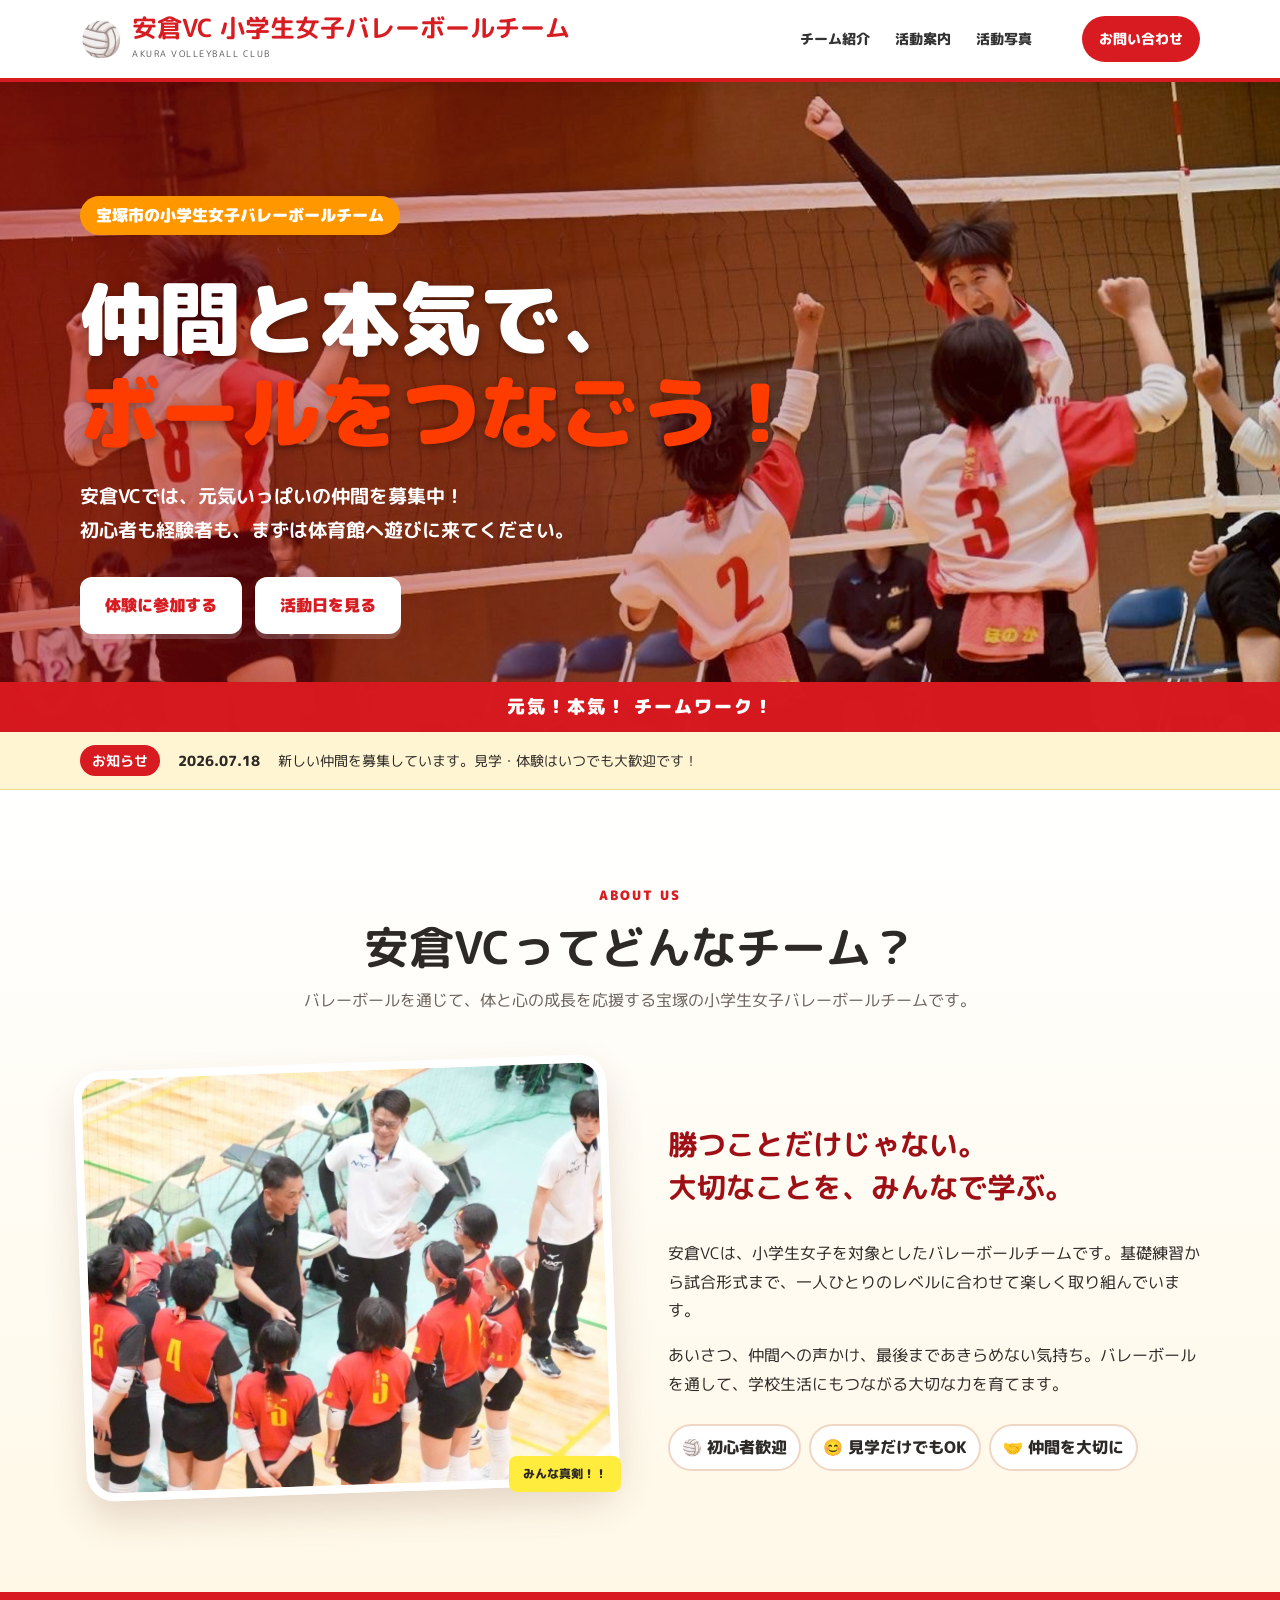
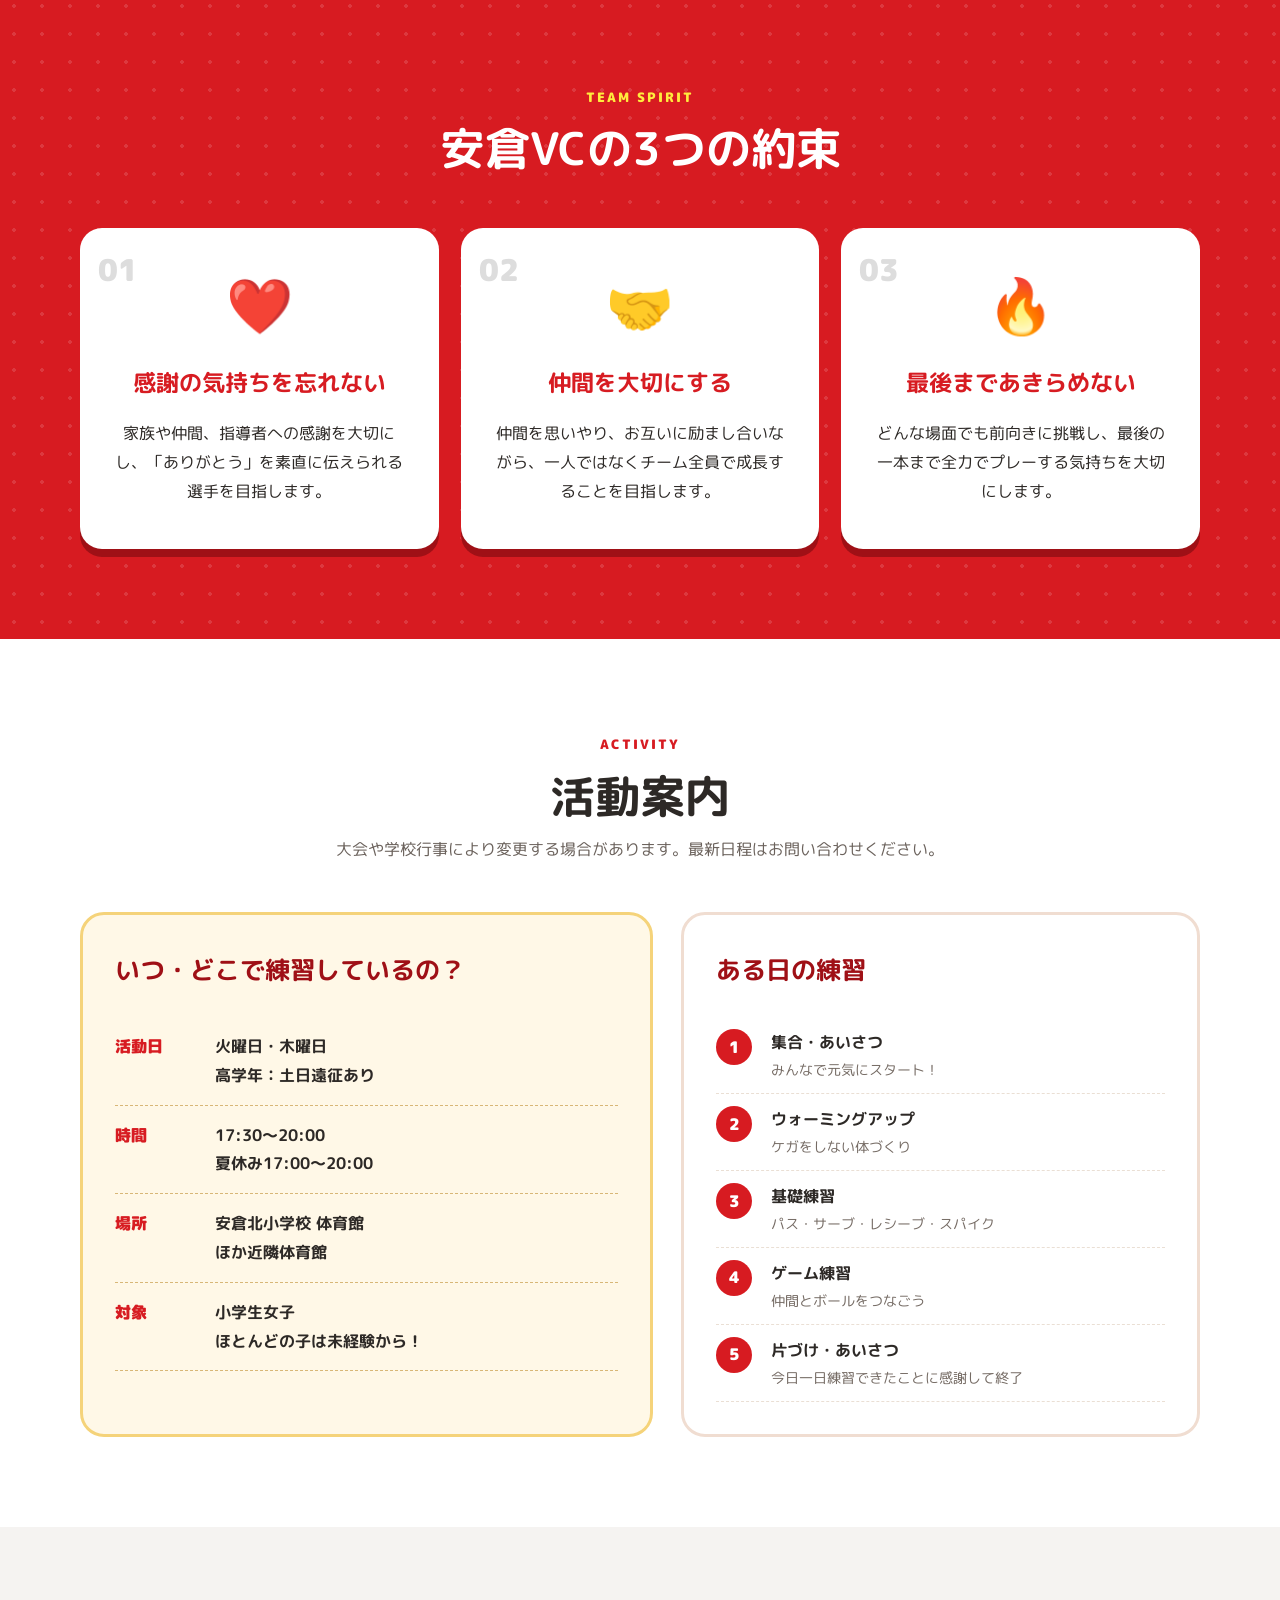
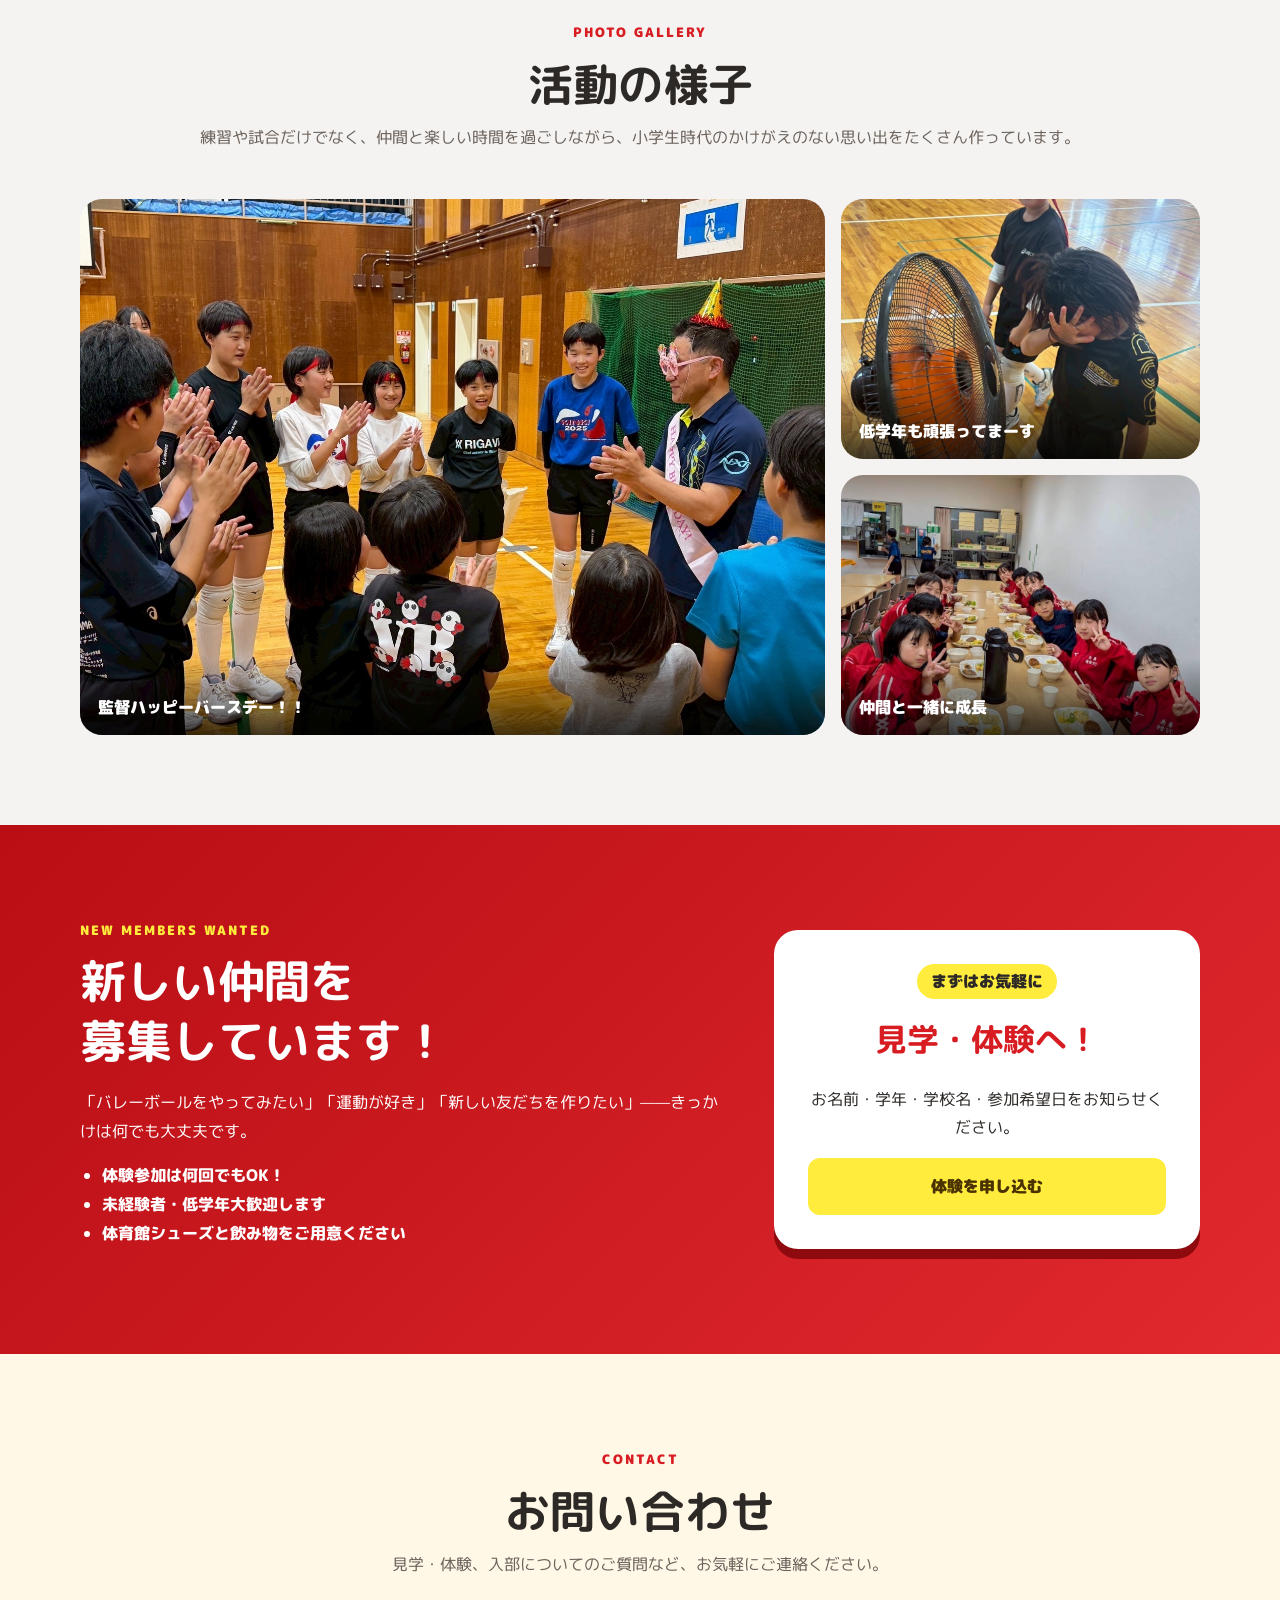
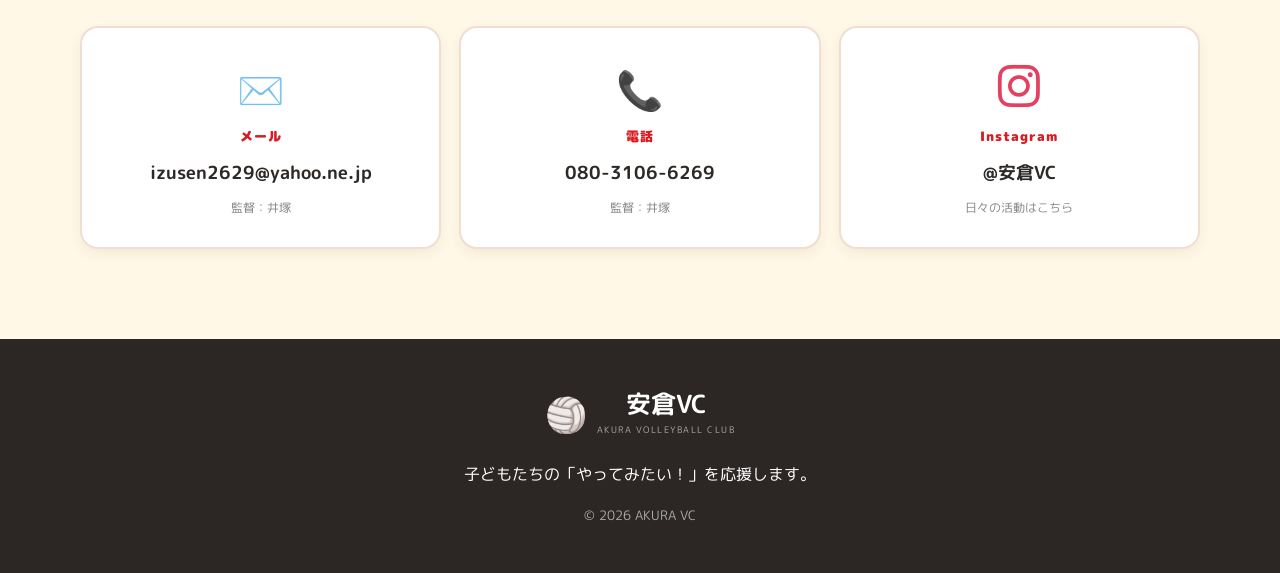
==== commit 203519e3: "Update index.html" ====
--- a/index.html
+++ b/index.html
@@ -77,7 +77,7 @@
 
 <section class="section join" id="join"><div class="wrap join-box"><div><span class="small-title">NEW MEMBERS WANTED</span><h2>新しい仲間を<br>募集しています！</h2><p>「バレーボールをやってみたい」「運動が好き」「新しい友だちを作りたい」——きっかけは何でも大丈夫です。</p><ul><li>体験参加は何回でもOK！</li><li>未経験者・低学年大歓迎します</li><li>体育館シューズと飲み物をご用意ください</li></ul></div><div class="trial"><span>まずはお気軽に</span><h3>見学・体験へ！</h3><p>お名前・学年・学校名・参加希望日をお知らせください。</p><a class="btn primary full" href="#contact" >体験を申し込む</a></div></div></section>
 
-<section class="section contact" id="contact"><div class="wrap"><div class="heading"><span>CONTACT</span><h2>お問い合わせ</h2><p>見学・体験、入部についてのご質問など、お気軽にご連絡ください。</p></div><div class="contact-grid"><a href="mailto:info@example.com"><span>✉️</span><small>メール</small><b>info＠example.com</b><em>監督：井塚</em></a><a href="tel:000-0000-0000"><span>📞</span><small>電話</small><b>000-0000-0000</b><em>監督：井塚</em></a><a class="contact-card instagram"
+<section class="section contact" id="contact"><div class="wrap"><div class="heading"><span>CONTACT</span><h2>お問い合わせ</h2><p>見学・体験、入部についてのご質問など、お気軽にご連絡ください。</p></div><div class="contact-grid"><a href="mailto:izusen2629@yahoo.ne.jp"><span>✉️</span><small>メール</small><b>izusen2629@yahoo.ne.jp</b><em>監督：井塚</em></a><a href="tel:080-3106-6269"><span>📞</span><small>電話</small><b>080-3106-6269</b><em>監督：井塚</em></a><a class="contact-card instagram"
    href="https://www.instagram.com/akura.vc/"
    target="_blank"
    rel="noopener noreferrer">
--- a/style.css
+++ b/style.css
@@ -1,4 +1,4 @@
-:root{--red:#d7191ffc;--deep:#9f1016;--yellow:hsl(54, 100%, 62%);--cream:#fff8e7;--ink:#2d2926;--line:#eadfd4}*{box-sizing:border-box}html{scroll-behavior:smooth}body{margin:0;font-family:'M PLUS Rounded 1c',sans-serif;color:var(--ink);background:#fff;line-height:1.8}.wrap{width:min(1120px,calc(100% - 36px));margin:auto}.header{position:sticky;top:0;z-index:20;background:rgba(255,255,255,.96);border-bottom:4px solid var(--red);box-shadow:0 3px 14px #0001}.header-inner{height:78px;display:flex;align-items:center;justify-content:space-between}.logo{display:flex;align-items:center;gap:10px;color:var(--red);text-decoration:none}.logo .ball{font-size:34px}.logo b{display:block;font-size:25px;line-height:1}.logo small{display:block;font-size:9px;letter-spacing:1.5px;color:#555;margin-top:6px}.nav{display:flex;gap:25px;align-items:center}.nav a{color:#333;text-decoration:none;font-weight:800;font-size:14px}.nav a:hover{color:var(--red)}.nav-btn{background:var(--red);color:#fff!important;padding:10px 17px;border-radius:30px}.menu{display:none;background:none;border:0}.hero{height:650px;position:relative;display:flex;align-items:center;overflow:hidden;color:#fff}.hero-photo{position:absolute;inset:0;background:url('./images/IMG_8140.jpg') center 42%/cover}.hero-mask{position:absolute;inset:0;background:linear-gradient(90deg,rgba(118,5,10,.9),rgba(162,8,14,.55) 0%,rgba(0,0,0,.12))}.hero-content{position:relative;z-index:2}.hero-label{display:inline-block;background:var(--yellow);color:#fcfcfc;font-weight:900;padding:5px 16px;border-radius:30px}.hero h1{font-size:clamp(45px,7vw,80px);line-height:1.18;margin:20px 0 16px;font-weight:900;text-shadow:0 3px 8px #0005}.hero h1 em{font-style:normal;color:var(--yellow)}.hero-content>p:not(.hero-label){font-size:19px;font-weight:700}.hero-buttons{display:flex;gap:13px;margin-top:30px}.btn{display:inline-block;text-decoration:none;font-weight:900;padding:14px 25px;border-radius:12px;box-shadow:0 5px 0 rgba(250, 250, 250, 0.2);transition:.2s}.btn:hover{transform:translateY(2px);box-shadow:0 3px 0 rgba(0,0,0,.2)}.primary{background:var(--yellow);color:#493100}.white{background:#fff;color:var(--red)}.cheer{position:absolute;z-index:3;bottom:0;left:0;right:0;text-align:center;background:var(--red);padding:9px;font-size:18px;font-weight:900;letter-spacing:2px}.news{background:#fff5d3;border-bottom:1px solid #efd98c}.news-inner{display:flex;align-items:center;gap:18px;padding:13px 0;font-size:14px}.news b{background:var(--red);color:#fff;padding:3px 12px;border-radius:30px}.news time{font-weight:800}.section{padding:90px 0}.heading{text-align:center;margin-bottom:48px}.heading>span,.small-title{color:var(--red);font-weight:900;letter-spacing:2px;font-size:13px}.heading h2{font-size:clamp(30px,4vw,45px);line-height:1.4;margin:7px 0}.heading p{margin:0;color:#6b625c}.intro{background:linear-gradient(180deg,#fff,var(--cream))}.intro-grid{display:grid;grid-template-columns:1fr 1fr;gap:55px;align-items:center}.intro-photo{position:relative}.intro-photo img{width:100%;height:430px;object-fit:cover;border-radius:28px;border:8px solid #fff;box-shadow:0 18px 35px #6b351b2b;transform:rotate(-2deg)}.intro-photo span{position:absolute;right:-8px;bottom:10px;background:var(--yellow);padding:7px 14px;border-radius:8px;font-weight:800;font-size:12px}.intro-text h3{font-size:29px;line-height:1.5;color:var(--deep)}.points{display:flex;flex-wrap:wrap;gap:8px;margin-top:25px}.points span{background:#fff;border:2px solid #f0d6c4;border-radius:30px;padding:7px 12px;font-weight:800}.promise{background:var(--red);position:relative}.promise:before{content:'';position:absolute;inset:0;background-image:radial-gradient(#fff2 2px,transparent 2px);background-size:28px 28px}.promise .wrap{position:relative}.heading.light{color:#fff}.heading.light>span{color:var(--yellow)}.card-grid{display:grid;grid-template-columns:repeat(3,1fr);gap:22px}.card-grid article{background:#fff;border-radius:22px;padding:28px;text-align:center;position:relative;box-shadow:0 8px 0 var(--deep)}.card-grid article>div{position:absolute;top:15px;left:18px;color:#ddd;font-weight:900;font-size:30px}.card-grid article>span{font-size:54px}.card-grid h3{font-size:23px;color:var(--red);margin:8px}.activity{background:#fff}.activity-grid{display:grid;grid-template-columns:1.05fr .95fr;gap:28px}.schedule,.day{border-radius:24px;padding:32px;background:var(--cream);border:3px solid #f5d37a}.schedule h3,.day h3{font-size:25px;margin-top:0;color:var(--deep)}.schedule dl{margin:0}.schedule dl div{display:grid;grid-template-columns:100px 1fr;padding:15px 0;border-bottom:1px dashed #d8b777}.schedule dt{font-weight:900;color:var(--red)}.schedule dd{margin:0;font-weight:700}.day{background:#fff;border-color:#f0ddd1}.day ol{list-style:none;padding:0;margin:0;counter-reset:item}.day li{position:relative;padding:11px 0 11px 55px;border-bottom:1px dashed var(--line)}.day li:before{counter-increment:item;content:counter(item);position:absolute;left:0;top:12px;width:36px;height:36px;border-radius:50%;display:grid;place-items:center;background:var(--red);color:#fff;font-weight:900}.day b,.day span{display:block}.day span{font-size:14px;color:#756b64}.gallery{background:#f5f3f1}.photos{display:grid;grid-template-columns:1.35fr .65fr;grid-template-rows:260px 260px;gap:16px}.photos figure{margin:0;position:relative;overflow:hidden;border-radius:22px}.photos .wide{grid-row:1/3}.photos img{width:100%;height:100%;object-fit:cover;transition:.4s}.photos figure:hover img{transform:scale(1.04)}.photos figcaption{position:absolute;bottom:0;left:0;right:0;padding:35px 18px 14px;background:linear-gradient(transparent,#000b);color:#fff;font-weight:900}.join{background:linear-gradient(135deg,#b80e14,#e1292f);color:#fff}.join-box{display:grid;grid-template-columns:1.2fr .8fr;gap:55px;align-items:center}.join .small-title{color:var(--yellow)}.join h2{font-size:46px;line-height:1.3;margin:8px 0}.join ul{padding-left:22px;font-weight:800}.trial{background:#fff;color:var(--ink);padding:34px;border-radius:24px;text-align:center;box-shadow:0 10px 0 #8e0a0f}.trial>span{display:inline-block;background:var(--yellow);padding:3px 14px;border-radius:20px;font-weight:900}.trial h3{font-size:32px;color:var(--red);margin:12px}.full{display:block}.contact{background:var(--cream)}.contact-grid{display:grid;grid-template-columns:repeat(3,1fr);gap:18px}.contact-grid>a,.contact-grid>div{background:#fff;text-align:center;padding:28px 18px;border-radius:18px;border:2px solid #f0ded2;text-decoration:none;color:var(--ink);box-shadow:0 5px 12px #6b351b12}.contact-grid span{display:block;font-size:38px}.contact-grid small,.contact-grid b,.contact-grid em{display:block}.contact-grid small{color:var(--red);font-weight:900;letter-spacing:1px}.contact-grid b{font-size:18px;margin:8px 0}.contact-grid em{font-size:12px;font-style:normal;color:#888}footer{background:#2c2725;color:#fff;padding:45px 0;text-align:center}.footer-inner{display:flex;flex-direction:column;align-items:center;gap:8px}.foot b{color:#fff}.foot small{color:#aaa}footer p{margin:7px 0}footer>.wrap>small{color:#aaa}@media(max-width:800px){.header-inner{height:68px}.nav{display:none;position:absolute;left:0;right:0;top:68px;background:#fff;padding:18px;flex-direction:column;box-shadow:0 10px 20px #0002}.nav.open{display:flex}.menu{display:block;width:42px}.menu span{display:block;height:3px;background:var(--red);margin:6px}.hero{height:620px}.hero-mask{background:rgba(126,5,10,.72)}.hero-label{font-size:12px}.hero-content>p:not(.hero-label){font-size:16px}.hero-buttons{flex-direction:column;align-items:flex-start}.section{padding:65px 0}.intro-grid,.activity-grid,.join-box{grid-template-columns:1fr}.intro-photo img{height:310px}.card-grid{grid-template-columns:1fr}.photos{display:grid;grid-template-columns:1fr;grid-template-rows:300px 220px 220px}.photos .wide{grid-row:auto}.contact-grid{grid-template-columns:1fr}.join h2{font-size:36px}.news-inner{align-items:flex-start;flex-wrap:wrap;gap:7px 12px}.news-inner span{width:100%}.logo b{font-size:21px}}
+:root{--red:#d7191ffc;--deep:#9f1016;--yellow:hsl(54, 100%, 62%);--cream:#fff8e7;--ink:#2d2926;--line:#eadfd4}*{box-sizing:border-box}html{scroll-behavior:smooth}body{margin:0;font-family:'M PLUS Rounded 1c',sans-serif;color:var(--ink);background:#fff;line-height:1.8}.wrap{width:min(1120px,calc(100% - 36px));margin:auto}.header{position:sticky;top:0;z-index:20;background:rgba(255,255,255,.96);border-bottom:4px solid var(--red);box-shadow:0 3px 14px #0001}.header-inner{height:78px;display:flex;align-items:center;justify-content:space-between}.logo{display:flex;align-items:center;gap:10px;color:var(--red);text-decoration:none}.logo .ball{font-size:34px}.logo b{display:block;font-size:25px;line-height:1}.logo small{display:block;font-size:9px;letter-spacing:1.5px;color:#555;margin-top:6px}.nav{display:flex;gap:25px;align-items:center}.nav a{color:#333;text-decoration:none;font-weight:800;font-size:14px}.nav a:hover{color:var(--red)}.nav-btn{background:var(--red);color:#fff!important;padding:10px 17px;border-radius:30px}.menu{display:none;background:none;border:0}.hero{height:650px;position:relative;display:flex;align-items:center;overflow:hidden;color:#fff}.hero-photo{position:absolute;inset:0;background:url('./images/IMG_8140.JPG') center 42%/cover}.hero-mask{position:absolute;inset:0;background:linear-gradient(90deg,rgba(118,5,10,.9),rgba(162,8,14,.55) 0%,rgba(0,0,0,.12))}.hero-content{position:relative;z-index:2}.hero-label{display:inline-block;background:var(--yellow);color:#fcfcfc;font-weight:900;padding:5px 16px;border-radius:30px}.hero h1{font-size:clamp(45px,7vw,80px);line-height:1.18;margin:20px 0 16px;font-weight:900;text-shadow:0 3px 8px #0005}.hero h1 em{font-style:normal;color:var(--yellow)}.hero-content>p:not(.hero-label){font-size:19px;font-weight:700}.hero-buttons{display:flex;gap:13px;margin-top:30px}.btn{display:inline-block;text-decoration:none;font-weight:900;padding:14px 25px;border-radius:12px;box-shadow:0 5px 0 rgba(250, 250, 250, 0.2);transition:.2s}.btn:hover{transform:translateY(2px);box-shadow:0 3px 0 rgba(0,0,0,.2)}.primary{background:var(--yellow);color:#493100}.white{background:#fff;color:var(--red)}.cheer{position:absolute;z-index:3;bottom:0;left:0;right:0;text-align:center;background:var(--red);padding:9px;font-size:18px;font-weight:900;letter-spacing:2px}.news{background:#fff5d3;border-bottom:1px solid #efd98c}.news-inner{display:flex;align-items:center;gap:18px;padding:13px 0;font-size:14px}.news b{background:var(--red);color:#fff;padding:3px 12px;border-radius:30px}.news time{font-weight:800}.section{padding:90px 0}.heading{text-align:center;margin-bottom:48px}.heading>span,.small-title{color:var(--red);font-weight:900;letter-spacing:2px;font-size:13px}.heading h2{font-size:clamp(30px,4vw,45px);line-height:1.4;margin:7px 0}.heading p{margin:0;color:#6b625c}.intro{background:linear-gradient(180deg,#fff,var(--cream))}.intro-grid{display:grid;grid-template-columns:1fr 1fr;gap:55px;align-items:center}.intro-photo{position:relative}.intro-photo img{width:100%;height:430px;object-fit:cover;border-radius:28px;border:8px solid #fff;box-shadow:0 18px 35px #6b351b2b;transform:rotate(-2deg)}.intro-photo span{position:absolute;right:-8px;bottom:10px;background:var(--yellow);padding:7px 14px;border-radius:8px;font-weight:800;font-size:12px}.intro-text h3{font-size:29px;line-height:1.5;color:var(--deep)}.points{display:flex;flex-wrap:wrap;gap:8px;margin-top:25px}.points span{background:#fff;border:2px solid #f0d6c4;border-radius:30px;padding:7px 12px;font-weight:800}.promise{background:var(--red);position:relative}.promise:before{content:'';position:absolute;inset:0;background-image:radial-gradient(#fff2 2px,transparent 2px);background-size:28px 28px}.promise .wrap{position:relative}.heading.light{color:#fff}.heading.light>span{color:var(--yellow)}.card-grid{display:grid;grid-template-columns:repeat(3,1fr);gap:22px}.card-grid article{background:#fff;border-radius:22px;padding:28px;text-align:center;position:relative;box-shadow:0 8px 0 var(--deep)}.card-grid article>div{position:absolute;top:15px;left:18px;color:#ddd;font-weight:900;font-size:30px}.card-grid article>span{font-size:54px}.card-grid h3{font-size:23px;color:var(--red);margin:8px}.activity{background:#fff}.activity-grid{display:grid;grid-template-columns:1.05fr .95fr;gap:28px}.schedule,.day{border-radius:24px;padding:32px;background:var(--cream);border:3px solid #f5d37a}.schedule h3,.day h3{font-size:25px;margin-top:0;color:var(--deep)}.schedule dl{margin:0}.schedule dl div{display:grid;grid-template-columns:100px 1fr;padding:15px 0;border-bottom:1px dashed #d8b777}.schedule dt{font-weight:900;color:var(--red)}.schedule dd{margin:0;font-weight:700}.day{background:#fff;border-color:#f0ddd1}.day ol{list-style:none;padding:0;margin:0;counter-reset:item}.day li{position:relative;padding:11px 0 11px 55px;border-bottom:1px dashed var(--line)}.day li:before{counter-increment:item;content:counter(item);position:absolute;left:0;top:12px;width:36px;height:36px;border-radius:50%;display:grid;place-items:center;background:var(--red);color:#fff;font-weight:900}.day b,.day span{display:block}.day span{font-size:14px;color:#756b64}.gallery{background:#f5f3f1}.photos{display:grid;grid-template-columns:1.35fr .65fr;grid-template-rows:260px 260px;gap:16px}.photos figure{margin:0;position:relative;overflow:hidden;border-radius:22px}.photos .wide{grid-row:1/3}.photos img{width:100%;height:100%;object-fit:cover;transition:.4s}.photos figure:hover img{transform:scale(1.04)}.photos figcaption{position:absolute;bottom:0;left:0;right:0;padding:35px 18px 14px;background:linear-gradient(transparent,#000b);color:#fff;font-weight:900}.join{background:linear-gradient(135deg,#b80e14,#e1292f);color:#fff}.join-box{display:grid;grid-template-columns:1.2fr .8fr;gap:55px;align-items:center}.join .small-title{color:var(--yellow)}.join h2{font-size:46px;line-height:1.3;margin:8px 0}.join ul{padding-left:22px;font-weight:800}.trial{background:#fff;color:var(--ink);padding:34px;border-radius:24px;text-align:center;box-shadow:0 10px 0 #8e0a0f}.trial>span{display:inline-block;background:var(--yellow);padding:3px 14px;border-radius:20px;font-weight:900}.trial h3{font-size:32px;color:var(--red);margin:12px}.full{display:block}.contact{background:var(--cream)}.contact-grid{display:grid;grid-template-columns:repeat(3,1fr);gap:18px}.contact-grid>a,.contact-grid>div{background:#fff;text-align:center;padding:28px 18px;border-radius:18px;border:2px solid #f0ded2;text-decoration:none;color:var(--ink);box-shadow:0 5px 12px #6b351b12}.contact-grid span{display:block;font-size:38px}.contact-grid small,.contact-grid b,.contact-grid em{display:block}.contact-grid small{color:var(--red);font-weight:900;letter-spacing:1px}.contact-grid b{font-size:18px;margin:8px 0}.contact-grid em{font-size:12px;font-style:normal;color:#888}footer{background:#2c2725;color:#fff;padding:45px 0;text-align:center}.footer-inner{display:flex;flex-direction:column;align-items:center;gap:8px}.foot b{color:#fff}.foot small{color:#aaa}footer p{margin:7px 0}footer>.wrap>small{color:#aaa}@media(max-width:800px){.header-inner{height:68px}.nav{display:none;position:absolute;left:0;right:0;top:68px;background:#fff;padding:18px;flex-direction:column;box-shadow:0 10px 20px #0002}.nav.open{display:flex}.menu{display:block;width:42px}.menu span{display:block;height:3px;background:var(--red);margin:6px}.hero{height:620px}.hero-mask{background:rgba(126,5,10,.72)}.hero-label{font-size:12px}.hero-content>p:not(.hero-label){font-size:16px}.hero-buttons{flex-direction:column;align-items:flex-start}.section{padding:65px 0}.intro-grid,.activity-grid,.join-box{grid-template-columns:1fr}.intro-photo img{height:310px}.card-grid{grid-template-columns:1fr}.photos{display:grid;grid-template-columns:1fr;grid-template-rows:300px 220px 220px}.photos .wide{grid-row:auto}.contact-grid{grid-template-columns:1fr}.join h2{font-size:36px}.news-inner{align-items:flex-start;flex-wrap:wrap;gap:7px 12px}.news-inner span{width:100%}.logo b{font-size:21px}}
 .hero h1 em {
     color: #ff3c00;
 }
